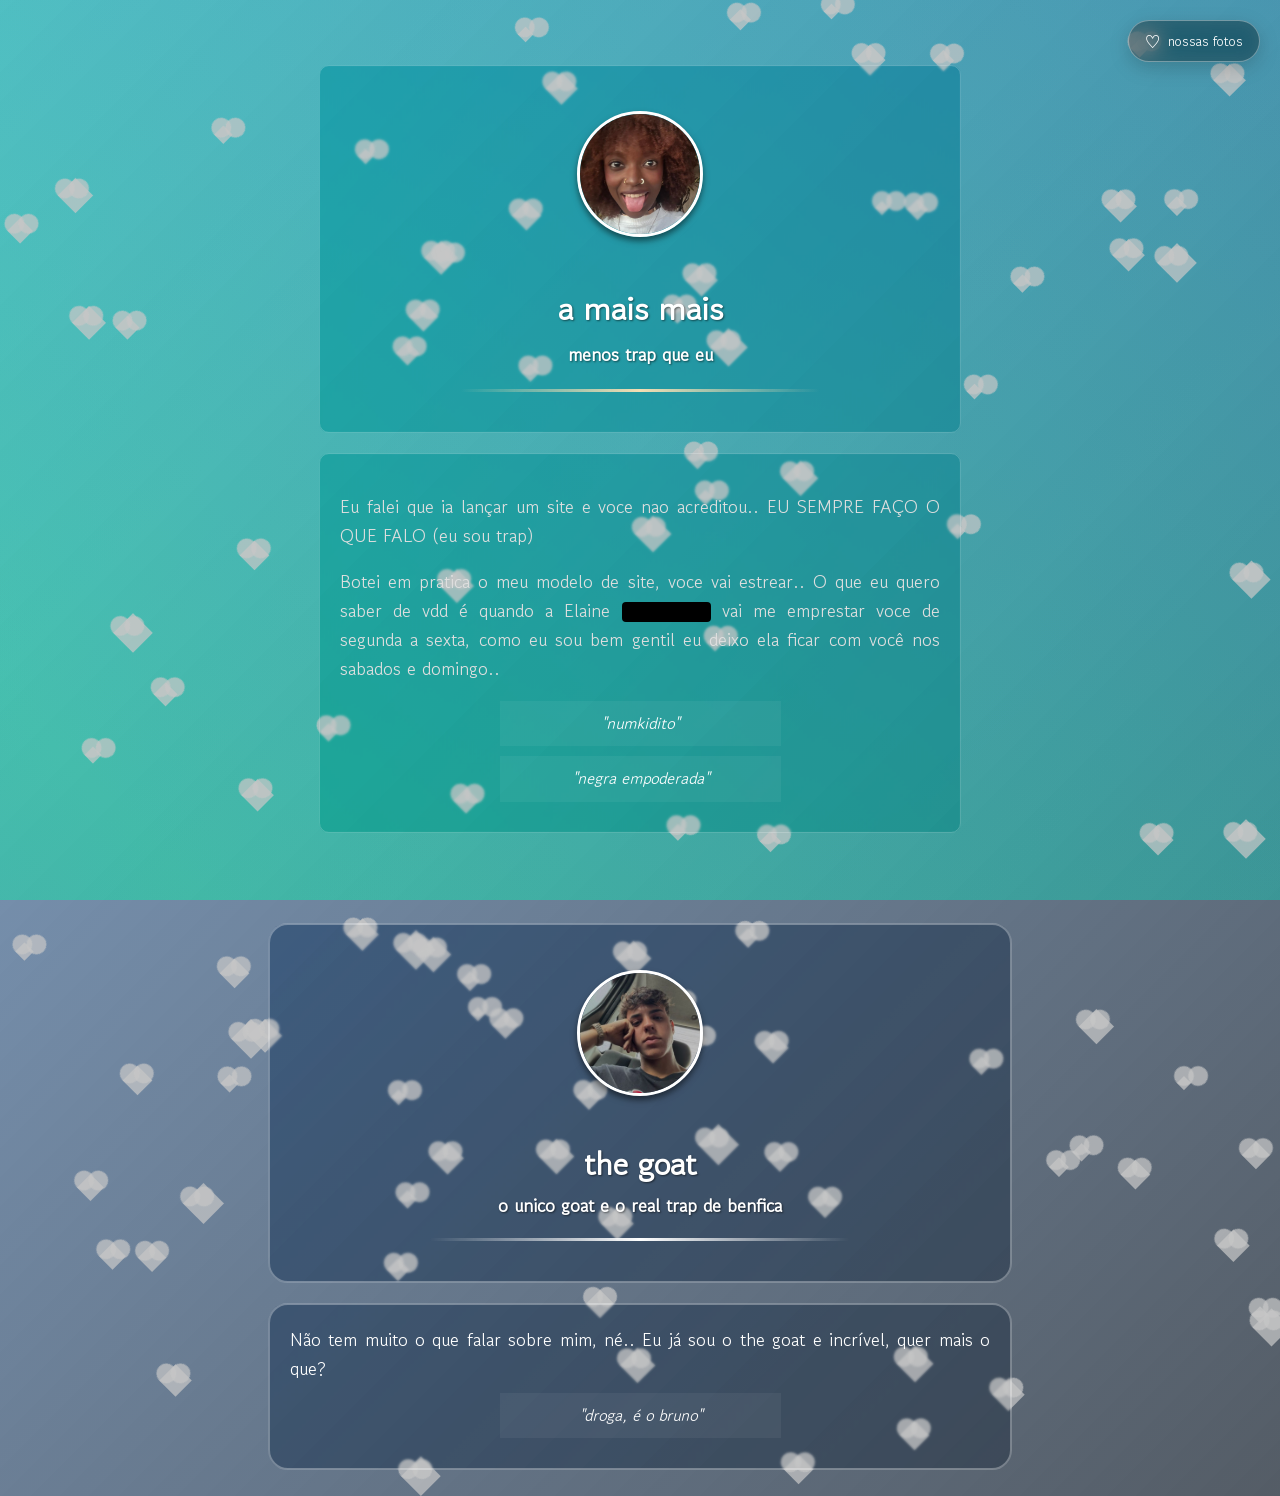
==== index.html @ 0a3de77b "ajustando title" ====
<!DOCTYPE html>
<html lang="pt-BR">
<head>
    <meta charset="UTF-8">
    <meta name="viewport" content="width=device-width, initial-scale=1.0">
    <meta property="og:title" content="site yin e yang" />
    <meta property="og:type" content="website" />
    <link rel="stylesheet" href="index.css">
    <title>yin e yang</title>
    <style>
        @import url('https://fonts.googleapis.com/css2?family=Fira+Code:wght@300..700&family=Gowun+Dodum&family=Heebo:wght@100..900&display=swap');
    </style>
</head>
<body>

    <a href="fotos.html" class="photos-nav-button" aria-label="Abrir nossas fotos">
        <span>♡</span> nossas fotos
    </a>

    <!-- Biografia ste -->
        <div id="aurora"></div>
        <div id="section-ste" class="section visible">
        <div id="hearts-ste" class="hearts-container"></div>
        <div class="photo-container"></div>
        <header class="glass">
            <div class="photo">
                <img src="./ela.jpg" alt="foto da minha muie" class="foto" onclick="showThoughtBalloon()"/>
            </div>
            <h1>a mais mais</h1>
            <h2>menos trap que eu</h2>
            <hr class="linha">
        </header>

        <main>
            <section class="about-me glass">
                <p>Eu falei que ia lançar um site e voce nao acreditou.. EU SEMPRE FAÇO O QUE FALO (eu sou trap)</p>
                <p>Botei em pratica o meu modelo de site, voce vai estrear.. O que eu quero saber de vdd é quando a Elaine  <span class="spoiler-click" onclick="revealSpoiler(this)">(minha sogra)</span> vai me emprestar voce de segunda a sexta, como eu sou bem gentil eu deixo ela ficar com você nos sabados e domingo..</p>
                <blockquote class="quote">"numkidito"</blockquote>
                <blockquote class="quote">"negra empoderada"</blockquote>
            </section>
        </main>
    </div>
    <!-- Biografia Bruno -->
        <div id="section-bruno" class="section section-bruno">
        <div id="hearts-bruno" class="hearts-container"></div>
        <div class="aurora-bruno"></div>
        <header class="glass2">
            <div class="photo">
                <img src="./bruno.jpg" alt="Foto do Bruno" class="foto" />
            </div>
            <h1>the goat</h1>
            <h2>o unico goat e o real trap de benfica</h2>
            <hr class="linha">
        </header>
        <main>
            <section class="about-me glass2">
                Não tem muito o que falar sobre mim, né.. Eu já sou o the goat e incrível, quer mais o que?<br>
                <blockquote class="quote">"droga, é o bruno"</blockquote>
            </section>
        </main>
    </div>
        <script src="index.js"></script>
</body>
</html>
---- index.css ----
body {
  margin: 0;
  padding: 0;
  font-family: "Gowun Dodum", sans-serif;
  background: linear-gradient(
    -45deg,
    rgba(255, 0, 0, 0.4),
    rgb(255, 0, 0),
    rgb(68, 68, 68),
    rgba(11, 77, 153, 0.5)
  );
  background-size: 400% 400%;
  animation: auroraAnimation 5s ease infinite;
  display: flex;
  justify-content: center;
  overflow: auto; /* Permite a rolagem da página */
  flex-direction: column;
  align-items: stretch;
  gap: 50px;
  z-index: 1;
}
#aurora {
  position: fixed;
  pointer-events: none;
  top: 0;
  left: 0;
  width: 100%;
  height: 100%;
  background: linear-gradient(
    45deg,
    rgba(34, 139, 230, 0.4),
    rgba(0, 255, 180, 0.4),
    rgba(34, 139, 230, 0.4),
    rgba(23, 32, 42, 0.5)
  );
  background-size: 400% 400%;
  animation: auroraMove 4.4s cubic-bezier(0.25, 1, 0.5, 1) infinite;
  will-change: background-position;
  z-index: -1;
}
@keyframes auroraMove {
  0% {
    background-position: 0% 50%;
  }
  50% {
    background-position: 100% 50%;
  }
  100% {
    background-position: 0% 50%;
  }
}
body::before {
  content: "";
  position: fixed;
  top: 0;
  left: 0;
  width: 100%;
  height: 100%;
  background: radial-gradient(
    circle,
    rgba(236, 235, 235, 0.05),
    rgba(47, 184, 20, 0.05)
  );
  mix-blend-mode: overlay;
  animation: fogMove 2s infinite ease-in-out;
  z-index: -1;
}

img {
  width: 150px;
  height: 150px;
  border-radius: 50%;
  border: 3px solid white;
  margin-bottom: 15px;
}
/* Inicialmente escondido */
.section {
  opacity: 0;
  transform: translateY(50px);
  transition: all 0.8s ease-out;
}

/* Quando estiver visível */
.section.visible {
  opacity: 1;
  transform: translateY(0); /* Retorna à posição original */
}

.section-bruno {
  .section-bruno {
    background: linear-gradient(135deg, #000000, #000000);
    padding: 50px 0;
    width: 100%;
    display: flex;
    flex-direction: column;
    align-items: center;
    justify-content: center;
    position: relative;
    overflow: hidden;
    z-index: 0;
  }
}
.photo {
  padding: 25px;
  text-align: center;
}

h1 {
  text-decoration: none;
  position: relative;
  text-align: center;
  margin-top: 0px;
}

h2 {
  font-size: 18px;
  color: #f5deb3;
  text-align: center;
  margin-top: -0.9em;
}
.about-me {
  font-size: 18px;
  text-align: justify;
  line-height: 1.6;
  color: #000000;
  margin-top: -25px;
}
.linha {
  border: none;
  height: 3px;
  background: linear-gradient(to right, transparent, #f5deb3, transparent);
  margin: 20px auto;
  width: 60%;
}

.glass {
  background: rgba(2228, 98, 241, -1000);
  backdrop-filter: blur(1px);
  border: 1px solid rgba(255, 255, 255, 0.2);
  padding: 20px;
  margin: 20px auto;
  border-radius: 10px;
  max-width: 600px;
  text-align: justify;
  line-height: 1.6;
  color: #dfdfdf;
  opacity: 0;
  transform: translateY(20px);
  animation: fadeIn 1s ease-in-out forwards;
}

.glass2 {
  background: rgba(2228, 98, 241, -1000); /* Fundo translúcido */
  backdrop-filter: blur(1px);
  border: 2px solid rgba(255, 255, 255, 0.3);
  padding: 20px;
  margin: 20px auto;
  max-width: 700px;
  border-radius: 20px;
  color: #ffffff;
  z-index: 1;
  position: relative;
}

/* linha bruno */
.glass2 .linha {
  background: linear-gradient(to right, transparent, #ffffff, transparent);
}

.glass2 .quote {
  font-style: italic;
  font-size: 1rem;
  color: rgb(255, 255, 255);
  text-align: center;
  margin: 10px auto;
  padding: 10px;
  border-left: transparent;
  max-width: 261px;
  background: rgba(255, 255, 255, 0.05);
}
@keyframes fadeIn {
  to {
    opacity: 1;
    transform: translateY(0);
  }
}
h1,
h2,
h3 {
  color: rgb(255, 255, 255);
  text-shadow: 1px 1px 2px rgba(0, 0, 0, 0.5);
}
.quote {
  font-style: italic;
  font-size: 1rem;
  color: rgb(255, 255, 255);
  text-align: center;
  margin: 10px auto;
  padding: 10px;
  border-left: transparent;
  max-width: 261px;
  background: rgba(255, 255, 255, 0.05);
}
.hearts-container {
  position: absolute;
  top: 0;
  left: 0;
  width: 100%;
  height: 100%;
  z-index: 0;
  pointer-events: none;
  overflow: visible;
}
.heart {
  position: absolute;
  width: 20px;
  height: 20px;
  background-color: rgba(199, 199, 199, 0.726);
  transform: rotate(-45deg);
  animation: float 5s infinite ease-in-out;
  z-index: -1;
  will-change: transform, opacity;
}
.heart::before,
.heart::after {
  content: "";
  position: absolute;
  width: 20px;
  height: 20px;
  background-color: rgba(199, 199, 199, 0.726);
  border-radius: 50%;
}
.heart::before {
  top: -10px;
  left: 0;
}
.heart::after {
  top: 0;
  left: 10px;
}
@keyframes float {
  0% {
    transform: translateY(0) rotate(-45deg) scale(1);
  }
  50% {
    transform: translateY(-20px) rotate(-45deg) scale(1.2);
  }
  100% {
    transform: translateY(0) rotate(-45deg) scale(1);
  }
}
@keyframes pulse {
  0%,
  100% {
    transform: scale(1) rotate(-45deg);
  }
  50% {
    transform: scale(1.2) rotate(-45deg);
  }
}
/* Foto dela */
.photo-container {
  position: relative;
  display: inline-block;
  margin: 20px;
}

.foto {
  width: 120px;
  height: 120px;
  border-radius: 50%;
  box-shadow: 0 4px 6px rgba(0, 0, 0, 0.5);
  cursor: pointer;
}
.thought-balloon {
  position: absolute;
  top: -5px;
  right: -460px;
  width: 200px;
  height: 130px;
  background-color: #fff;
  border-radius: 50%;
  box-shadow: 0 4px 6px rgba(0, 0, 0, 0.3);
  display: flex;
  align-items: center;
  justify-content: center;
  text-align: center;
  animation: appear 0.5s ease-in-out;
  z-index: 10;
  padding: 10px;
  font-size: 16px;
  line-height: 1.4; /* Espaçamento entre linhas */
  color: #333; /* Cor do texto */
  font-family: "Gowun Dodum", sans-serif; /* Fonte personalizada */
}
/* Rabinho do balão */
.thought-balloon::after {
  content: "";
  position: absolute;
  bottom: 35px; /* Abaixo do balão */
  left: -10%;
  width: 20px;
  height: 20px;
  background-color: #fff;
  border-radius: 50%;
  box-shadow: 0 4px 6px rgba(0, 0, 0, 0.3);
}
@keyframes appear {
  from {
    transform: scale(0);
    opacity: 0;
  }
  to {
    transform: scale(1);
    opacity: 1;
  }
}
.spoiler-click {
  background-color: #000;
  color: #000;
  border-radius: 4px;
  padding: 0 3px;
  cursor: pointer;
  transition: color 0.3s ease;
  font-size: 0.75em;
}
.spoiler-click.revealed {
  color: #fff;
}


/* =========================================================
   BOTÃO DA GALERIA — adição isolada, não interfere no layout atual
   ========================================================= */
.photos-nav-button {
  position: fixed;
  top: 20px;
  right: 20px;
  z-index: 9999;

  display: inline-flex;
  align-items: center;
  gap: 7px;

  padding: 10px 16px;
  border: 1px solid rgba(255, 255, 255, 0.35);
  border-radius: 999px;

  color: #fff;
  background: rgba(20, 20, 20, 0.35);
  backdrop-filter: blur(10px);
  -webkit-backdrop-filter: blur(10px);

  font-family: "Gowun Dodum", sans-serif;
  font-size: 14px;
  text-decoration: none;

  box-shadow: 0 6px 20px rgba(0, 0, 0, 0.18);
  transition: transform 0.25s ease, background 0.25s ease, box-shadow 0.25s ease;
}

.photos-nav-button span {
  font-size: 18px;
  line-height: 1;
}

.photos-nav-button:hover {
  transform: translateY(-2px);
  background: rgba(255, 255, 255, 0.16);
  box-shadow: 0 8px 24px rgba(0, 0, 0, 0.25);
}

@media (max-width: 600px) {
  .photos-nav-button {
    top: 12px;
    right: 12px;
    padding: 9px 12px;
    font-size: 13px;
  }
}
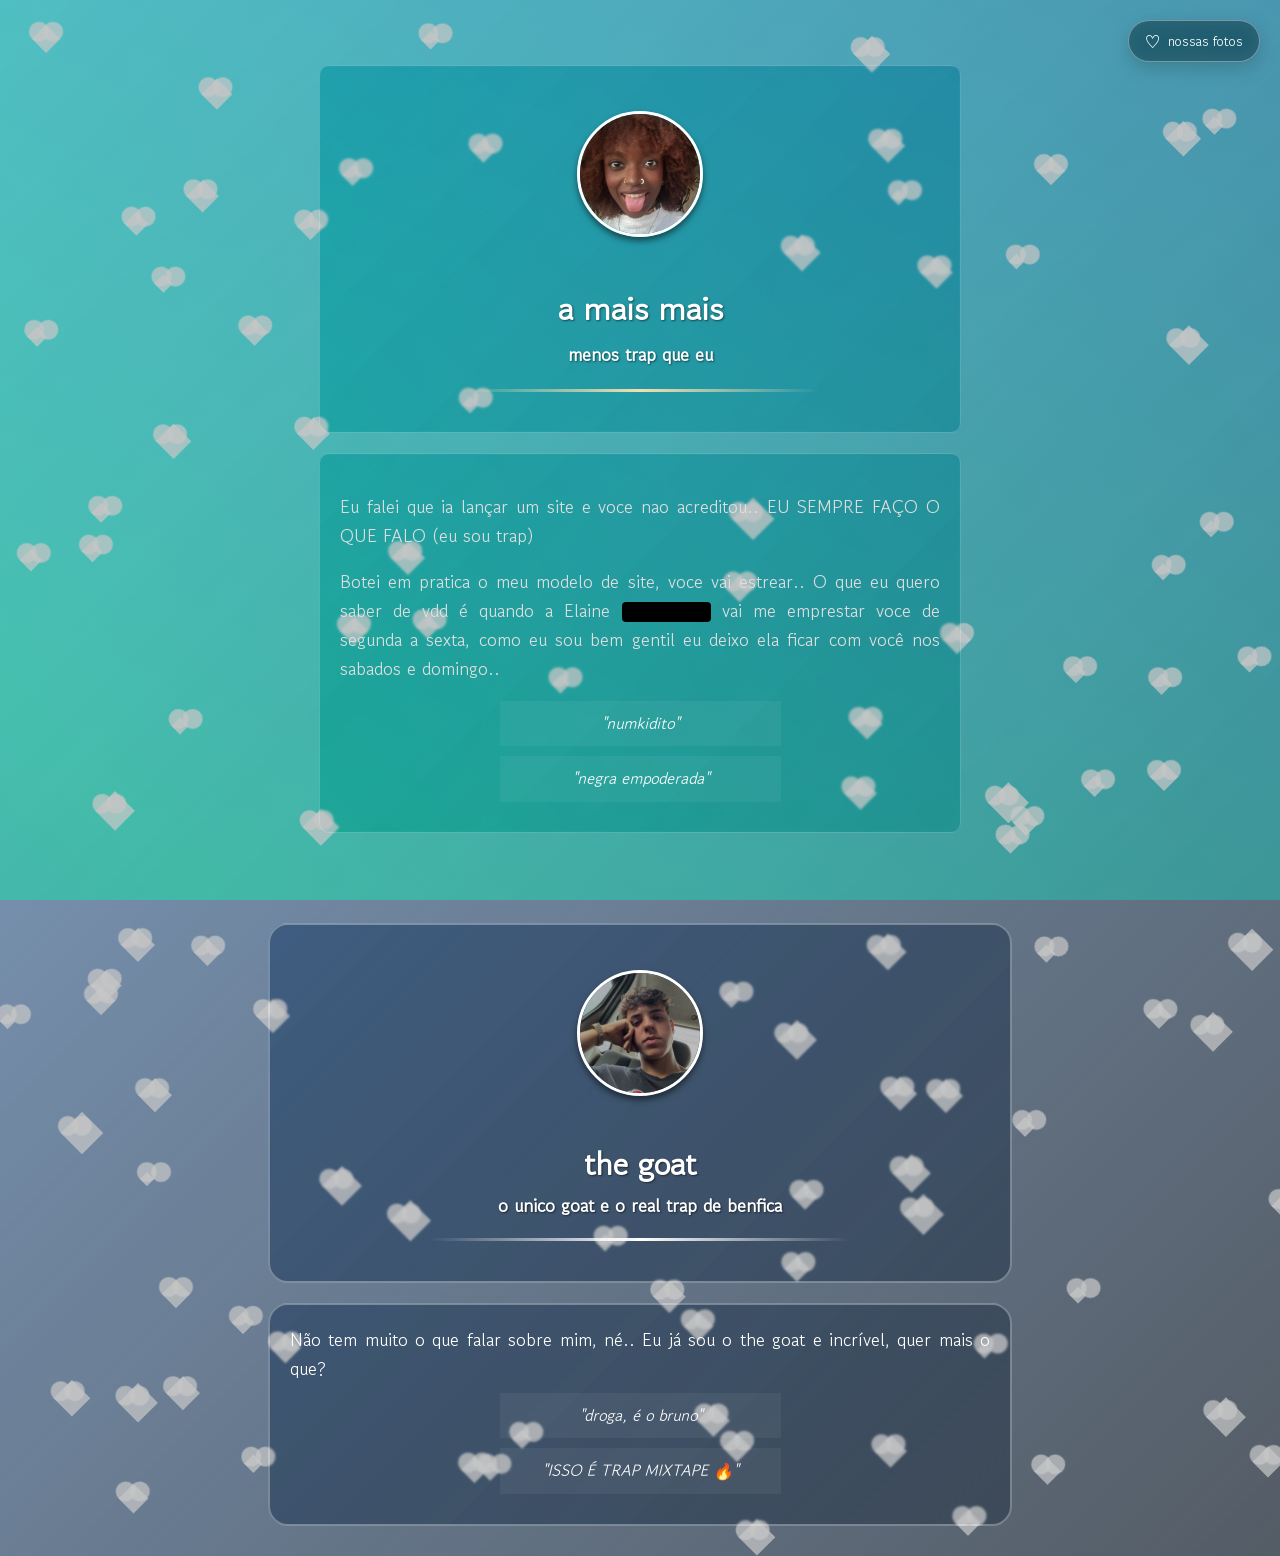
==== commit c75410a1: "blockquote adicionado na biografia bruno" ====
--- a/index.html
+++ b/index.html
@@ -56,6 +56,7 @@
             <section class="about-me glass2">
                 Não tem muito o que falar sobre mim, né.. Eu já sou o the goat e incrível, quer mais o que?<br>
                 <blockquote class="quote">"droga, é o bruno"</blockquote>
+                <blockquote class="quote">"ISSO É TRAP MIXTAPE 🔥"</blockquote>
             </section>
         </main>
     </div>
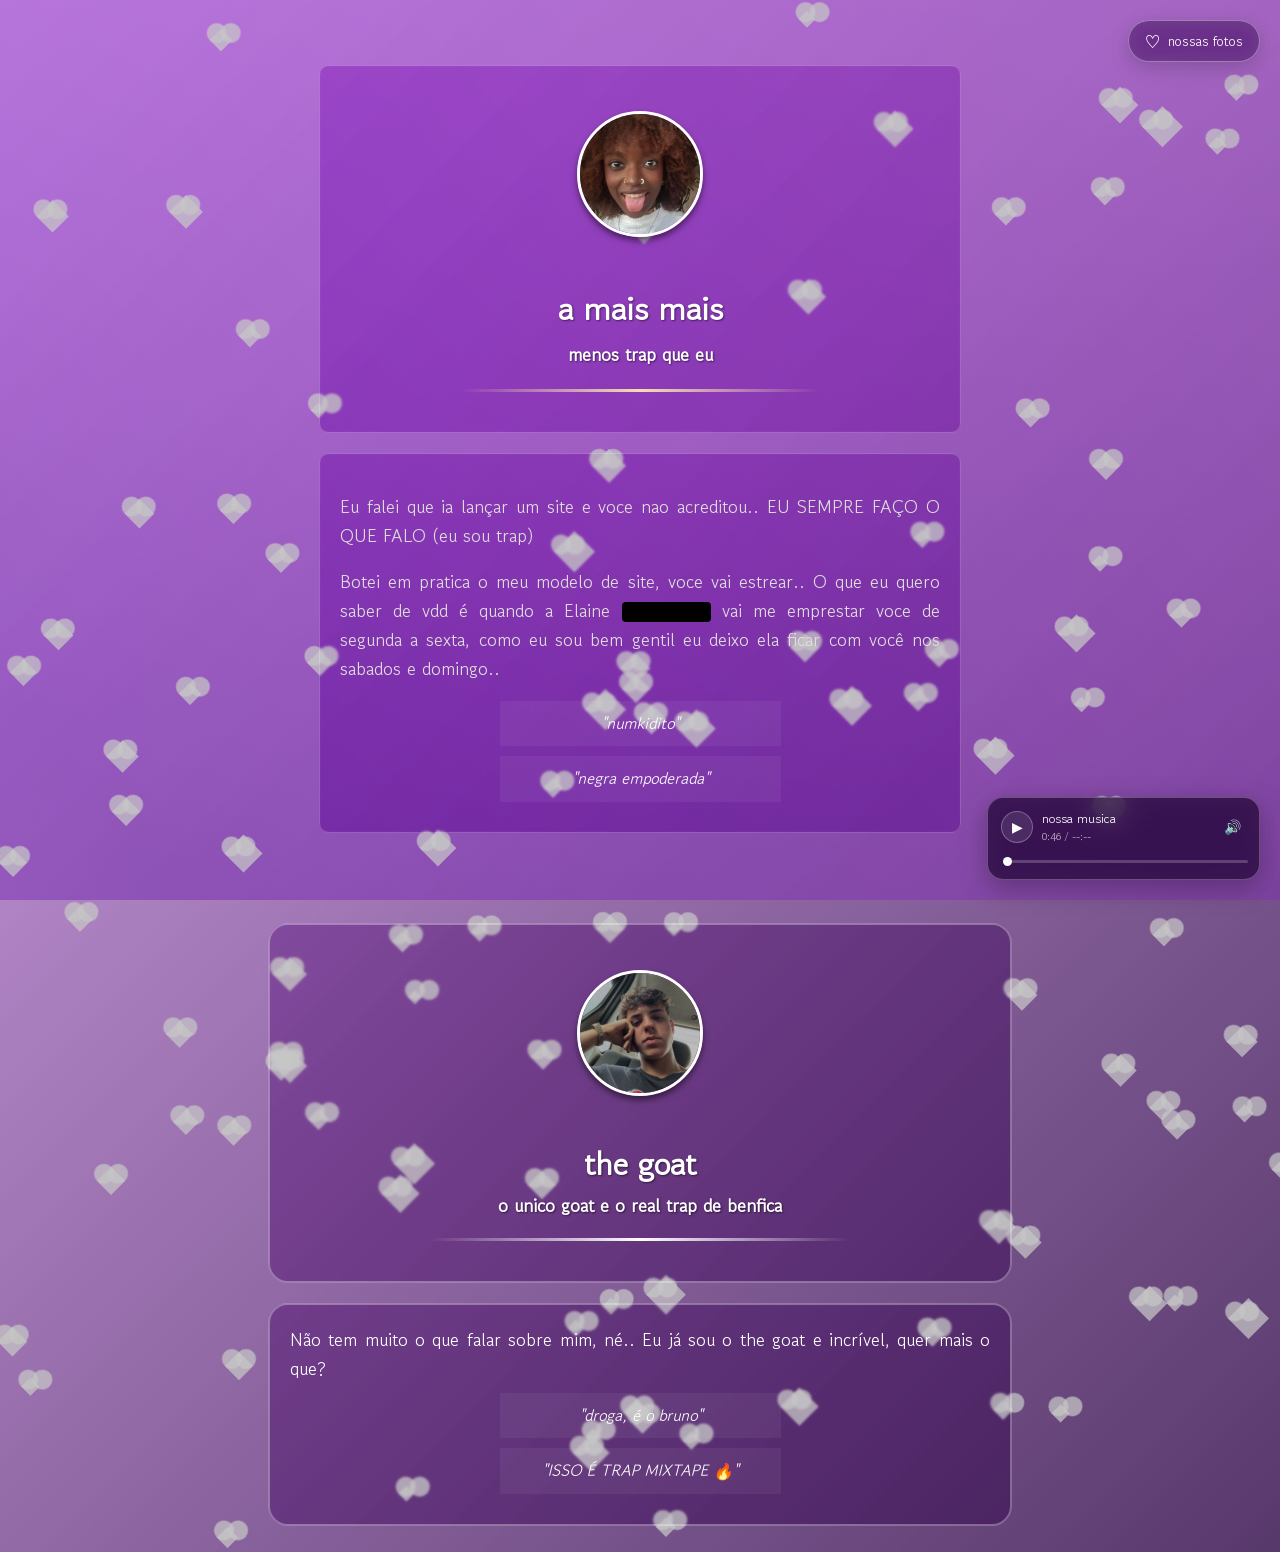
==== commit 1664f98e: "musica" ====
--- a/index.html
+++ b/index.html
@@ -10,13 +10,115 @@
     <style>
         @import url('https://fonts.googleapis.com/css2?family=Fira+Code:wght@300..700&family=Gowun+Dodum&family=Heebo:wght@100..900&display=swap');
     </style>
+
+<style>
+#site-music-player {
+    position: fixed;
+    right: 20px;
+    bottom: 20px;
+    z-index: 99999;
+    width: 245px;
+    padding: 11px 13px;
+    border: 1px solid rgba(255,255,255,.25);
+    border-radius: 16px;
+    background: rgba(35, 10, 55, .72);
+    backdrop-filter: blur(12px);
+    -webkit-backdrop-filter: blur(12px);
+    box-shadow: 0 8px 28px rgba(0,0,0,.28);
+    color: #fff;
+    font-family: "Gowun Dodum", sans-serif;
+    user-select: none;
+}
+#site-music-player .smp-top {
+    display:flex;
+    align-items:center;
+    gap:9px;
+}
+#site-music-player .smp-play {
+    width:32px;
+    height:32px;
+    flex:0 0 32px;
+    border:1px solid rgba(255,255,255,.28);
+    border-radius:50%;
+    background:rgba(255,255,255,.10);
+    color:#fff;
+    cursor:pointer;
+    font-size:14px;
+}
+#site-music-player .smp-info {
+    min-width:0;
+    flex:1;
+}
+#site-music-player .smp-title {
+    display:block;
+    font-size:13px;
+    white-space:nowrap;
+    overflow:hidden;
+    text-overflow:ellipsis;
+}
+#site-music-player .smp-time {
+    display:block;
+    margin-top:1px;
+    font-size:10px;
+    opacity:.68;
+}
+#site-music-player .smp-volume {
+    width:28px;
+    height:28px;
+    border:0;
+    background:transparent;
+    color:#fff;
+    cursor:pointer;
+    font-size:14px;
+}
+#site-music-player .smp-progress {
+    width:100%;
+    height:3px;
+    margin-top:9px;
+    appearance:none;
+    -webkit-appearance:none;
+    border-radius:99px;
+    background:rgba(255,255,255,.20);
+    cursor:pointer;
+}
+#site-music-player .smp-progress::-webkit-slider-thumb {
+    appearance:none;
+    -webkit-appearance:none;
+    width:9px;
+    height:9px;
+    border-radius:50%;
+    background:#fff;
+}
+#site-music-player .smp-progress::-moz-range-thumb {
+    width:9px;
+    height:9px;
+    border:0;
+    border-radius:50%;
+    background:#fff;
+}
+#site-music-player #youtube-music-source {
+    position:fixed;
+    width:1px;
+    height:1px;
+    left:-100px;
+    top:-100px;
+    opacity:0;
+    pointer-events:none;
+}
+@media (max-width:600px) {
+    #site-music-player {
+        right:12px;
+        bottom:12px;
+        width:220px;
+    }
+}
+</style>
+
 </head>
 <body>
-
     <a href="fotos.html" class="photos-nav-button" aria-label="Abrir nossas fotos">
         <span>♡</span> nossas fotos
     </a>
-
     <!-- Biografia ste -->
         <div id="aurora"></div>
         <div id="section-ste" class="section visible">
@@ -61,5 +163,128 @@
         </main>
     </div>
         <script src="index.js"></script>
+
+<div id="site-music-player">
+    <div class="smp-top">
+        <button class="smp-play" id="smp-play" type="button">▶</button>
+        <div class="smp-info">
+            <span class="smp-title">nossa musica</span>
+            <span class="smp-time" id="smp-time">0:46 / --:--</span>
+        </div>
+        <button class="smp-volume" id="smp-volume" type="button">🔊</button>
+    </div>
+    <input class="smp-progress" id="smp-progress" type="range" min="0" max="100" value="0" step="0.1" aria-label="Progresso da música">
+    <div id="youtube-music-source" aria-hidden="true"></div>
+</div>
+
+
+<script>
+(function () {
+    const VIDEO_ID = "xfSkoPnCoU8";
+    const START_AT = 46;
+
+    let player = null;
+    let ready = false;
+    let paused = true;
+    let duration = 0;
+    let updateTimer = null;
+
+    function formatTime(seconds) {
+        if (!Number.isFinite(seconds)) return "--:--";
+        seconds = Math.max(0, Math.floor(seconds));
+        const m = Math.floor(seconds / 60);
+        const s = String(seconds % 60).padStart(2, "0");
+        return `${m}:${s}`;
+    }
+
+    window.onYouTubeIframeAPIReady = function () {
+        player = new YT.Player("youtube-music-source", {
+            width: "1",
+            height: "1",
+            videoId: VIDEO_ID,
+            playerVars: {
+                autoplay: 1,
+                controls: 0,
+                start: START_AT,
+                playsinline: 1,
+                rel: 0
+            },
+            events: {
+                onReady: function () {
+                    ready = true;
+                    duration = player.getDuration() || 0;
+
+                    document.getElementById("smp-time").textContent =
+                        formatTime(START_AT) + " / " + formatTime(duration);
+
+                    player.setVolume(100);
+                    player.playVideo();
+                },
+                onStateChange: function (event) {
+                    paused = event.data !== YT.PlayerState.PLAYING;
+                    document.getElementById("smp-play").textContent = paused ? "▶" : "Ⅱ";
+
+                    if (event.data === YT.PlayerState.ENDED) {
+                        player.seekTo(START_AT, true);
+                        player.playVideo();
+                    }
+                }
+            }
+        });
+    };
+
+    const api = document.createElement("script");
+    api.src = "https://www.youtube.com/iframe_api";
+    document.head.appendChild(api);
+
+    document.addEventListener("DOMContentLoaded", function () {
+        const play = document.getElementById("smp-play");
+        const volume = document.getElementById("smp-volume");
+        const progress = document.getElementById("smp-progress");
+        const time = document.getElementById("smp-time");
+
+        play.addEventListener("click", function () {
+            if (!ready) return;
+            if (paused) {
+                if (player.getCurrentTime() < START_AT) {
+                    player.seekTo(START_AT, true);
+                }
+                player.playVideo();
+            } else {
+                player.pauseVideo();
+            }
+        });
+
+        volume.addEventListener("click", function () {
+            if (!ready) return;
+            if (player.isMuted()) {
+                player.unMute();
+                volume.textContent = "🔊";
+            } else {
+                player.mute();
+                volume.textContent = "🔇";
+            }
+        });
+
+        progress.addEventListener("input", function () {
+            if (!ready || !duration) return;
+            const target = START_AT + (Number(progress.value) / 100) * Math.max(0, duration - START_AT);
+            player.seekTo(target, true);
+        });
+
+        updateTimer = setInterval(function () {
+            if (!ready || !player || !duration) return;
+
+            const current = player.getCurrentTime();
+            const usable = Math.max(0, duration - START_AT);
+            const value = usable ? ((current - START_AT) / usable) * 100 : 0;
+
+            progress.value = Math.max(0, Math.min(100, value));
+            time.textContent = formatTime(current) + " / " + formatTime(duration);
+        }, 500);
+    });
+})();
+</script>
+
 </body>
 </html>
--- a/index.css
+++ b/index.css
@@ -4,16 +4,16 @@
   font-family: "Gowun Dodum", sans-serif;
   background: linear-gradient(
     -45deg,
-    rgba(255, 0, 0, 0.4),
-    rgb(255, 0, 0),
-    rgb(68, 68, 68),
-    rgba(11, 77, 153, 0.5)
+    rgba(128, 0, 128, 0.5),
+    rgb(75, 0, 130),
+    rgb(45, 20, 65),
+    rgba(180, 80, 220, 0.5)
   );
   background-size: 400% 400%;
   animation: auroraAnimation 5s ease infinite;
   display: flex;
   justify-content: center;
-  overflow: auto; /* Permite a rolagem da página */
+  overflow: auto;
   flex-direction: column;
   align-items: stretch;
   gap: 50px;
@@ -28,10 +28,10 @@
   height: 100%;
   background: linear-gradient(
     45deg,
-    rgba(34, 139, 230, 0.4),
-    rgba(0, 255, 180, 0.4),
-    rgba(34, 139, 230, 0.4),
-    rgba(23, 32, 42, 0.5)
+    rgba(180, 80, 255, 0.35),
+    rgba(100, 0, 180, 0.35),
+    rgba(220, 100, 255, 0.35),
+    rgba(40, 10, 60, 0.5)
   );
   background-size: 400% 400%;
   animation: auroraMove 4.4s cubic-bezier(0.25, 1, 0.5, 1) infinite;
@@ -80,12 +80,10 @@
   transition: all 0.8s ease-out;
 }
 
-/* Quando estiver visível */
 .section.visible {
   opacity: 1;
-  transform: translateY(0); /* Retorna à posição original */
-}
-
+  transform: translateY(0);
+}
 .section-bruno {
   .section-bruno {
     background: linear-gradient(135deg, #000000, #000000);
@@ -104,14 +102,12 @@
   padding: 25px;
   text-align: center;
 }
-
 h1 {
   text-decoration: none;
   position: relative;
   text-align: center;
   margin-top: 0px;
 }
-
 h2 {
   font-size: 18px;
   color: #f5deb3;
@@ -132,7 +128,6 @@
   margin: 20px auto;
   width: 60%;
 }
-
 .glass {
   background: rgba(2228, 98, 241, -1000);
   backdrop-filter: blur(1px);
@@ -148,7 +143,6 @@
   transform: translateY(20px);
   animation: fadeIn 1s ease-in-out forwards;
 }
-
 .glass2 {
   background: rgba(2228, 98, 241, -1000); /* Fundo translúcido */
   backdrop-filter: blur(1px);
@@ -161,12 +155,10 @@
   z-index: 1;
   position: relative;
 }
-
 /* linha bruno */
 .glass2 .linha {
   background: linear-gradient(to right, transparent, #ffffff, transparent);
 }
-
 .glass2 .quote {
   font-style: italic;
   font-size: 1rem;
@@ -264,7 +256,6 @@
   display: inline-block;
   margin: 20px;
 }
-
 .foto {
   width: 120px;
   height: 120px;
@@ -293,11 +284,10 @@
   color: #333; /* Cor do texto */
   font-family: "Gowun Dodum", sans-serif; /* Fonte personalizada */
 }
-/* Rabinho do balão */
 .thought-balloon::after {
   content: "";
   position: absolute;
-  bottom: 35px; /* Abaixo do balão */
+  bottom: 35px;
   left: -10%;
   width: 20px;
   height: 20px;
@@ -328,16 +318,12 @@
   color: #fff;
 }
 
-
-/* =========================================================
-   BOTÃO DA GALERIA — adição isolada, não interfere no layout atual
-   ========================================================= */
+/* Botão "nossas fotos" */
 .photos-nav-button {
   position: fixed;
   top: 20px;
   right: 20px;
   z-index: 9999;
-
   display: inline-flex;
   align-items: center;
   gap: 7px;
@@ -345,31 +331,28 @@
   padding: 10px 16px;
   border: 1px solid rgba(255, 255, 255, 0.35);
   border-radius: 999px;
-
   color: #fff;
-  background: rgba(20, 20, 20, 0.35);
+  background: rgba(35, 10, 55, 0.35);
   backdrop-filter: blur(10px);
   -webkit-backdrop-filter: blur(10px);
-
   font-family: "Gowun Dodum", sans-serif;
   font-size: 14px;
   text-decoration: none;
-
   box-shadow: 0 6px 20px rgba(0, 0, 0, 0.18);
-  transition: transform 0.25s ease, background 0.25s ease, box-shadow 0.25s ease;
-}
-
+  transition:
+    transform 0.25s ease,
+    background 0.25s ease,
+    box-shadow 0.25s ease;
+}
 .photos-nav-button span {
   font-size: 18px;
   line-height: 1;
 }
-
 .photos-nav-button:hover {
   transform: translateY(-2px);
   background: rgba(255, 255, 255, 0.16);
   box-shadow: 0 8px 24px rgba(0, 0, 0, 0.25);
 }
-
 @media (max-width: 600px) {
   .photos-nav-button {
     top: 12px;
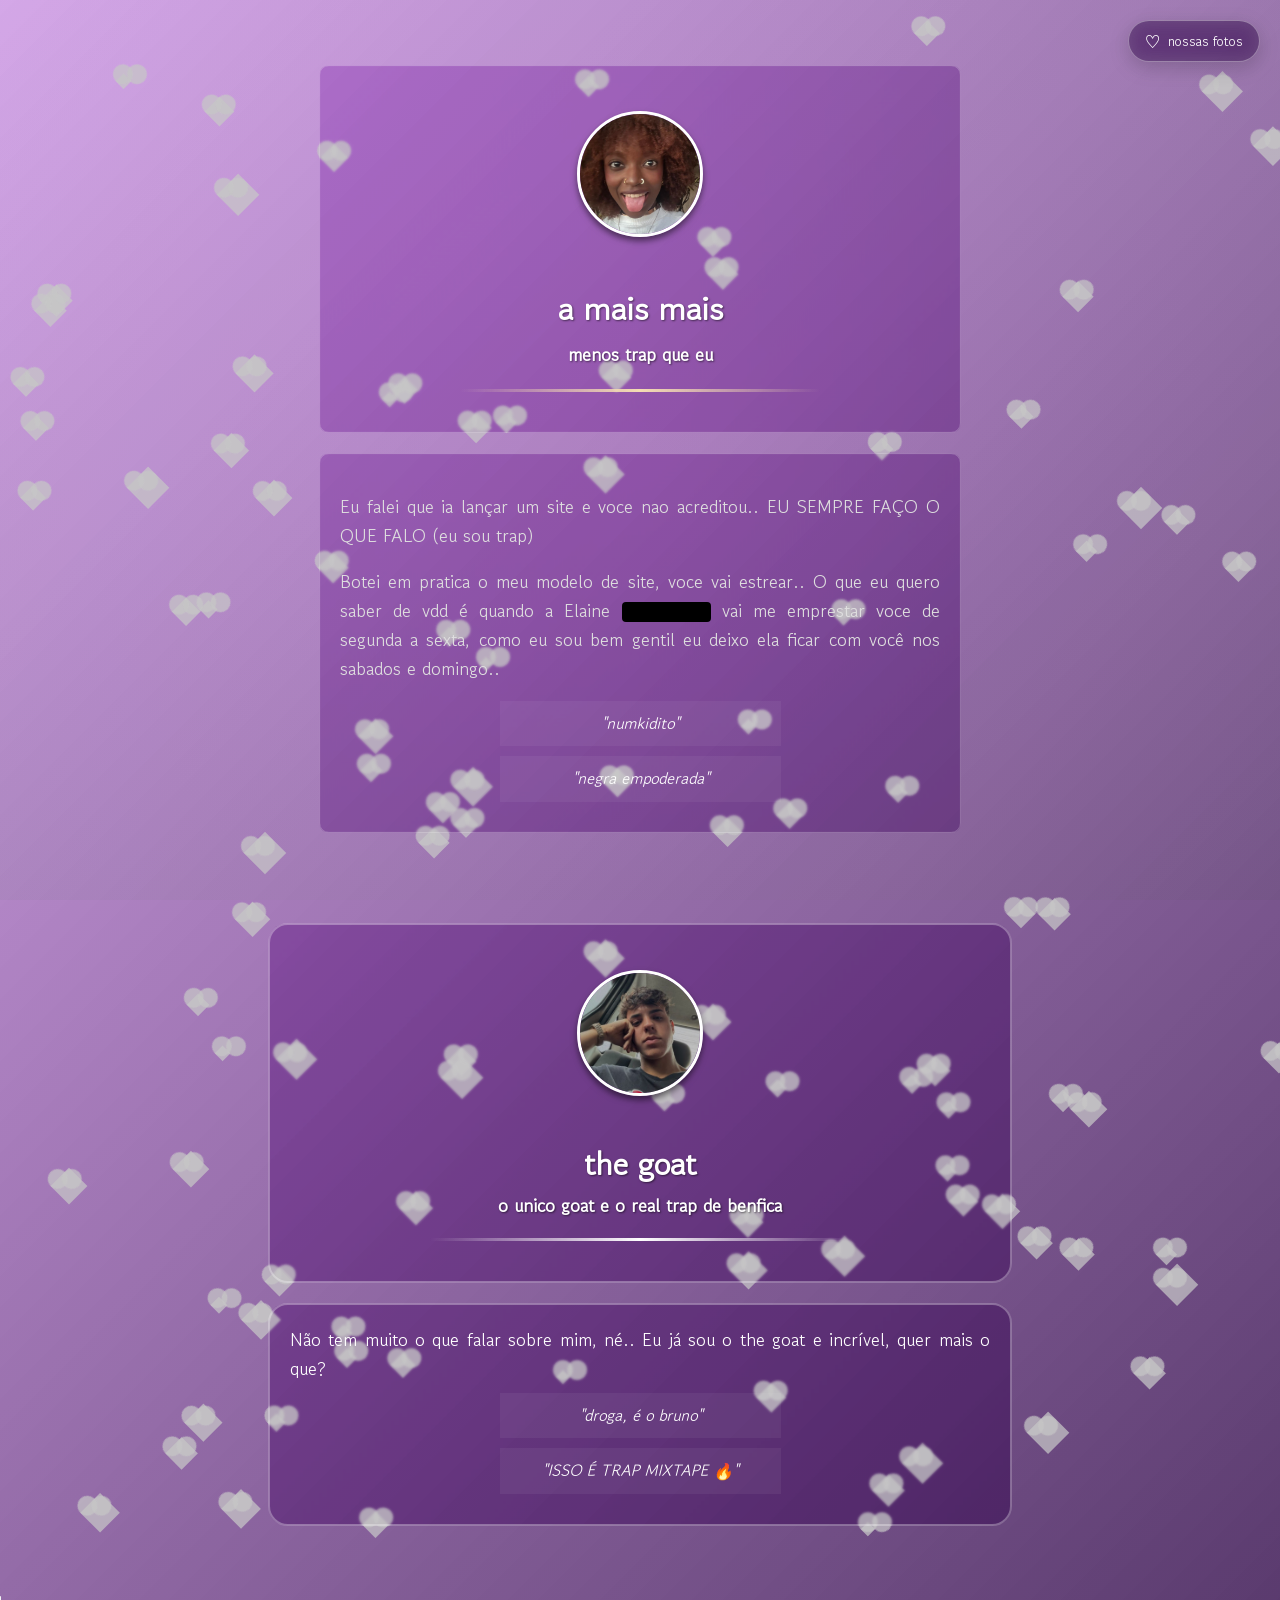
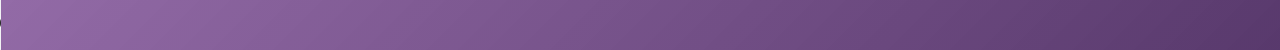
==== commit cf5e25d9: "musica no time certo" ====
--- a/index.html
+++ b/index.html
@@ -10,109 +10,6 @@
     <style>
         @import url('https://fonts.googleapis.com/css2?family=Fira+Code:wght@300..700&family=Gowun+Dodum&family=Heebo:wght@100..900&display=swap');
     </style>
-
-<style>
-#site-music-player {
-    position: fixed;
-    right: 20px;
-    bottom: 20px;
-    z-index: 99999;
-    width: 245px;
-    padding: 11px 13px;
-    border: 1px solid rgba(255,255,255,.25);
-    border-radius: 16px;
-    background: rgba(35, 10, 55, .72);
-    backdrop-filter: blur(12px);
-    -webkit-backdrop-filter: blur(12px);
-    box-shadow: 0 8px 28px rgba(0,0,0,.28);
-    color: #fff;
-    font-family: "Gowun Dodum", sans-serif;
-    user-select: none;
-}
-#site-music-player .smp-top {
-    display:flex;
-    align-items:center;
-    gap:9px;
-}
-#site-music-player .smp-play {
-    width:32px;
-    height:32px;
-    flex:0 0 32px;
-    border:1px solid rgba(255,255,255,.28);
-    border-radius:50%;
-    background:rgba(255,255,255,.10);
-    color:#fff;
-    cursor:pointer;
-    font-size:14px;
-}
-#site-music-player .smp-info {
-    min-width:0;
-    flex:1;
-}
-#site-music-player .smp-title {
-    display:block;
-    font-size:13px;
-    white-space:nowrap;
-    overflow:hidden;
-    text-overflow:ellipsis;
-}
-#site-music-player .smp-time {
-    display:block;
-    margin-top:1px;
-    font-size:10px;
-    opacity:.68;
-}
-#site-music-player .smp-volume {
-    width:28px;
-    height:28px;
-    border:0;
-    background:transparent;
-    color:#fff;
-    cursor:pointer;
-    font-size:14px;
-}
-#site-music-player .smp-progress {
-    width:100%;
-    height:3px;
-    margin-top:9px;
-    appearance:none;
-    -webkit-appearance:none;
-    border-radius:99px;
-    background:rgba(255,255,255,.20);
-    cursor:pointer;
-}
-#site-music-player .smp-progress::-webkit-slider-thumb {
-    appearance:none;
-    -webkit-appearance:none;
-    width:9px;
-    height:9px;
-    border-radius:50%;
-    background:#fff;
-}
-#site-music-player .smp-progress::-moz-range-thumb {
-    width:9px;
-    height:9px;
-    border:0;
-    border-radius:50%;
-    background:#fff;
-}
-#site-music-player #youtube-music-source {
-    position:fixed;
-    width:1px;
-    height:1px;
-    left:-100px;
-    top:-100px;
-    opacity:0;
-    pointer-events:none;
-}
-@media (max-width:600px) {
-    #site-music-player {
-        right:12px;
-        bottom:12px;
-        width:220px;
-    }
-}
-</style>
 
 </head>
 <body>
@@ -163,128 +60,6 @@
         </main>
     </div>
         <script src="index.js"></script>
-
-<div id="site-music-player">
-    <div class="smp-top">
-        <button class="smp-play" id="smp-play" type="button">▶</button>
-        <div class="smp-info">
-            <span class="smp-title">nossa musica</span>
-            <span class="smp-time" id="smp-time">0:46 / --:--</span>
-        </div>
-        <button class="smp-volume" id="smp-volume" type="button">🔊</button>
-    </div>
-    <input class="smp-progress" id="smp-progress" type="range" min="0" max="100" value="0" step="0.1" aria-label="Progresso da música">
-    <div id="youtube-music-source" aria-hidden="true"></div>
-</div>
-
-
-<script>
-(function () {
-    const VIDEO_ID = "xfSkoPnCoU8";
-    const START_AT = 46;
-
-    let player = null;
-    let ready = false;
-    let paused = true;
-    let duration = 0;
-    let updateTimer = null;
-
-    function formatTime(seconds) {
-        if (!Number.isFinite(seconds)) return "--:--";
-        seconds = Math.max(0, Math.floor(seconds));
-        const m = Math.floor(seconds / 60);
-        const s = String(seconds % 60).padStart(2, "0");
-        return `${m}:${s}`;
-    }
-
-    window.onYouTubeIframeAPIReady = function () {
-        player = new YT.Player("youtube-music-source", {
-            width: "1",
-            height: "1",
-            videoId: VIDEO_ID,
-            playerVars: {
-                autoplay: 1,
-                controls: 0,
-                start: START_AT,
-                playsinline: 1,
-                rel: 0
-            },
-            events: {
-                onReady: function () {
-                    ready = true;
-                    duration = player.getDuration() || 0;
-
-                    document.getElementById("smp-time").textContent =
-                        formatTime(START_AT) + " / " + formatTime(duration);
-
-                    player.setVolume(100);
-                    player.playVideo();
-                },
-                onStateChange: function (event) {
-                    paused = event.data !== YT.PlayerState.PLAYING;
-                    document.getElementById("smp-play").textContent = paused ? "▶" : "Ⅱ";
-
-                    if (event.data === YT.PlayerState.ENDED) {
-                        player.seekTo(START_AT, true);
-                        player.playVideo();
-                    }
-                }
-            }
-        });
-    };
-
-    const api = document.createElement("script");
-    api.src = "https://www.youtube.com/iframe_api";
-    document.head.appendChild(api);
-
-    document.addEventListener("DOMContentLoaded", function () {
-        const play = document.getElementById("smp-play");
-        const volume = document.getElementById("smp-volume");
-        const progress = document.getElementById("smp-progress");
-        const time = document.getElementById("smp-time");
-
-        play.addEventListener("click", function () {
-            if (!ready) return;
-            if (paused) {
-                if (player.getCurrentTime() < START_AT) {
-                    player.seekTo(START_AT, true);
-                }
-                player.playVideo();
-            } else {
-                player.pauseVideo();
-            }
-        });
-
-        volume.addEventListener("click", function () {
-            if (!ready) return;
-            if (player.isMuted()) {
-                player.unMute();
-                volume.textContent = "🔊";
-            } else {
-                player.mute();
-                volume.textContent = "🔇";
-            }
-        });
-
-        progress.addEventListener("input", function () {
-            if (!ready || !duration) return;
-            const target = START_AT + (Number(progress.value) / 100) * Math.max(0, duration - START_AT);
-            player.seekTo(target, true);
-        });
-
-        updateTimer = setInterval(function () {
-            if (!ready || !player || !duration) return;
-
-            const current = player.getCurrentTime();
-            const usable = Math.max(0, duration - START_AT);
-            const value = usable ? ((current - START_AT) / usable) * 100 : 0;
-
-            progress.value = Math.max(0, Math.min(100, value));
-            time.textContent = formatTime(current) + " / " + formatTime(duration);
-        }, 500);
-    });
-})();
-</script>
-
+<audio id="site-music-audio" src="./legendary.mp3#t=48" controls autoplay preload="auto"></audio>
 </body>
 </html>
--- a/index.css
+++ b/index.css
@@ -31,7 +31,11 @@
     rgba(180, 80, 255, 0.35),
     rgba(100, 0, 180, 0.35),
     rgba(220, 100, 255, 0.35),
-    rgba(40, 10, 60, 0.5)
+    rgba(40, 10, 60, 0.5) -45deg,
+    rgba(128, 0, 128, 0.5),
+    rgb(75, 0, 130),
+    rgb(45, 20, 65),
+    rgba(180, 80, 220, 0.5)
   );
   background-size: 400% 400%;
   animation: auroraMove 4.4s cubic-bezier(0.25, 1, 0.5, 1) infinite;
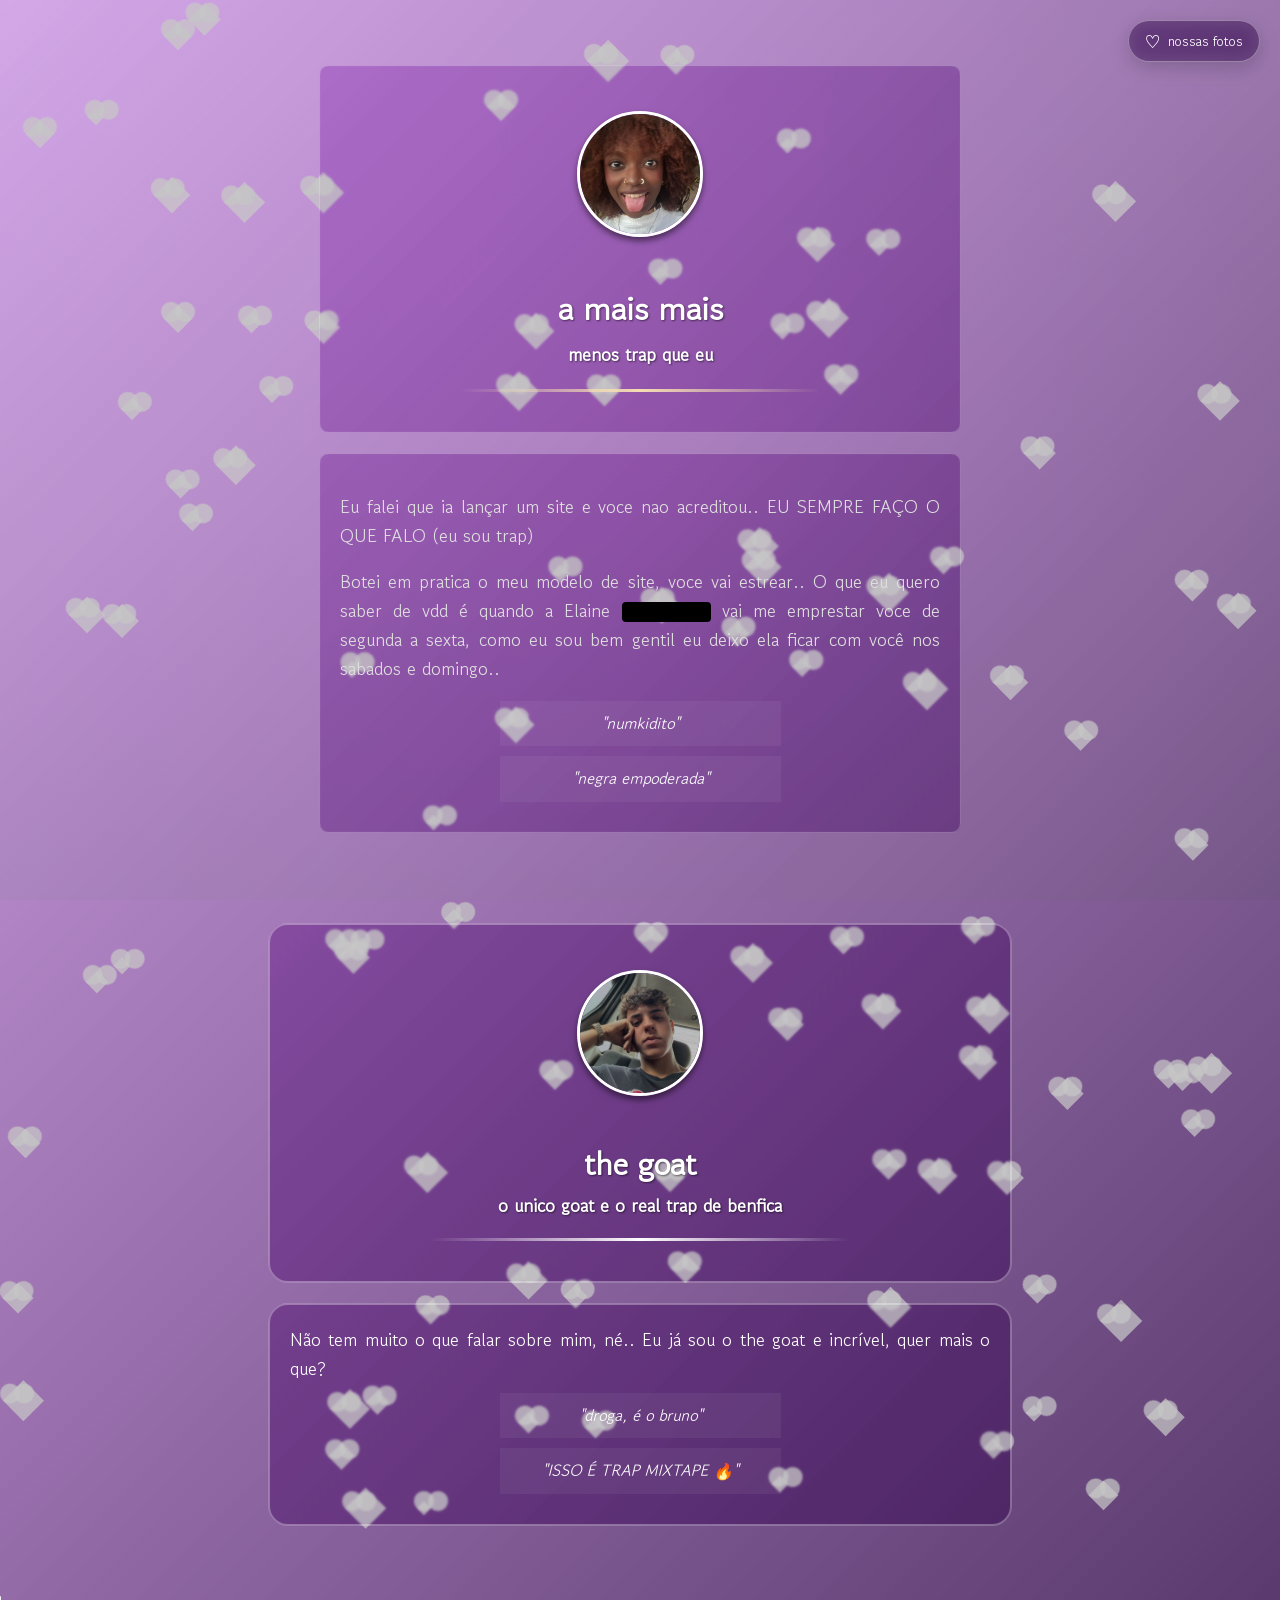
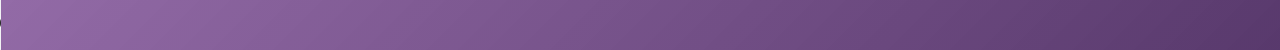
==== commit 11e7c5e6: "tempo arrumado" ====
--- a/index.html
+++ b/index.html
@@ -60,6 +60,6 @@
         </main>
     </div>
         <script src="index.js"></script>
-<audio id="site-music-audio" src="./legendary.mp3#t=48" controls autoplay preload="auto"></audio>
+<audio id="site-music-audio" src="./legendary.mp3" controls autoplay preload="auto"></audio>
 </body>
 </html>
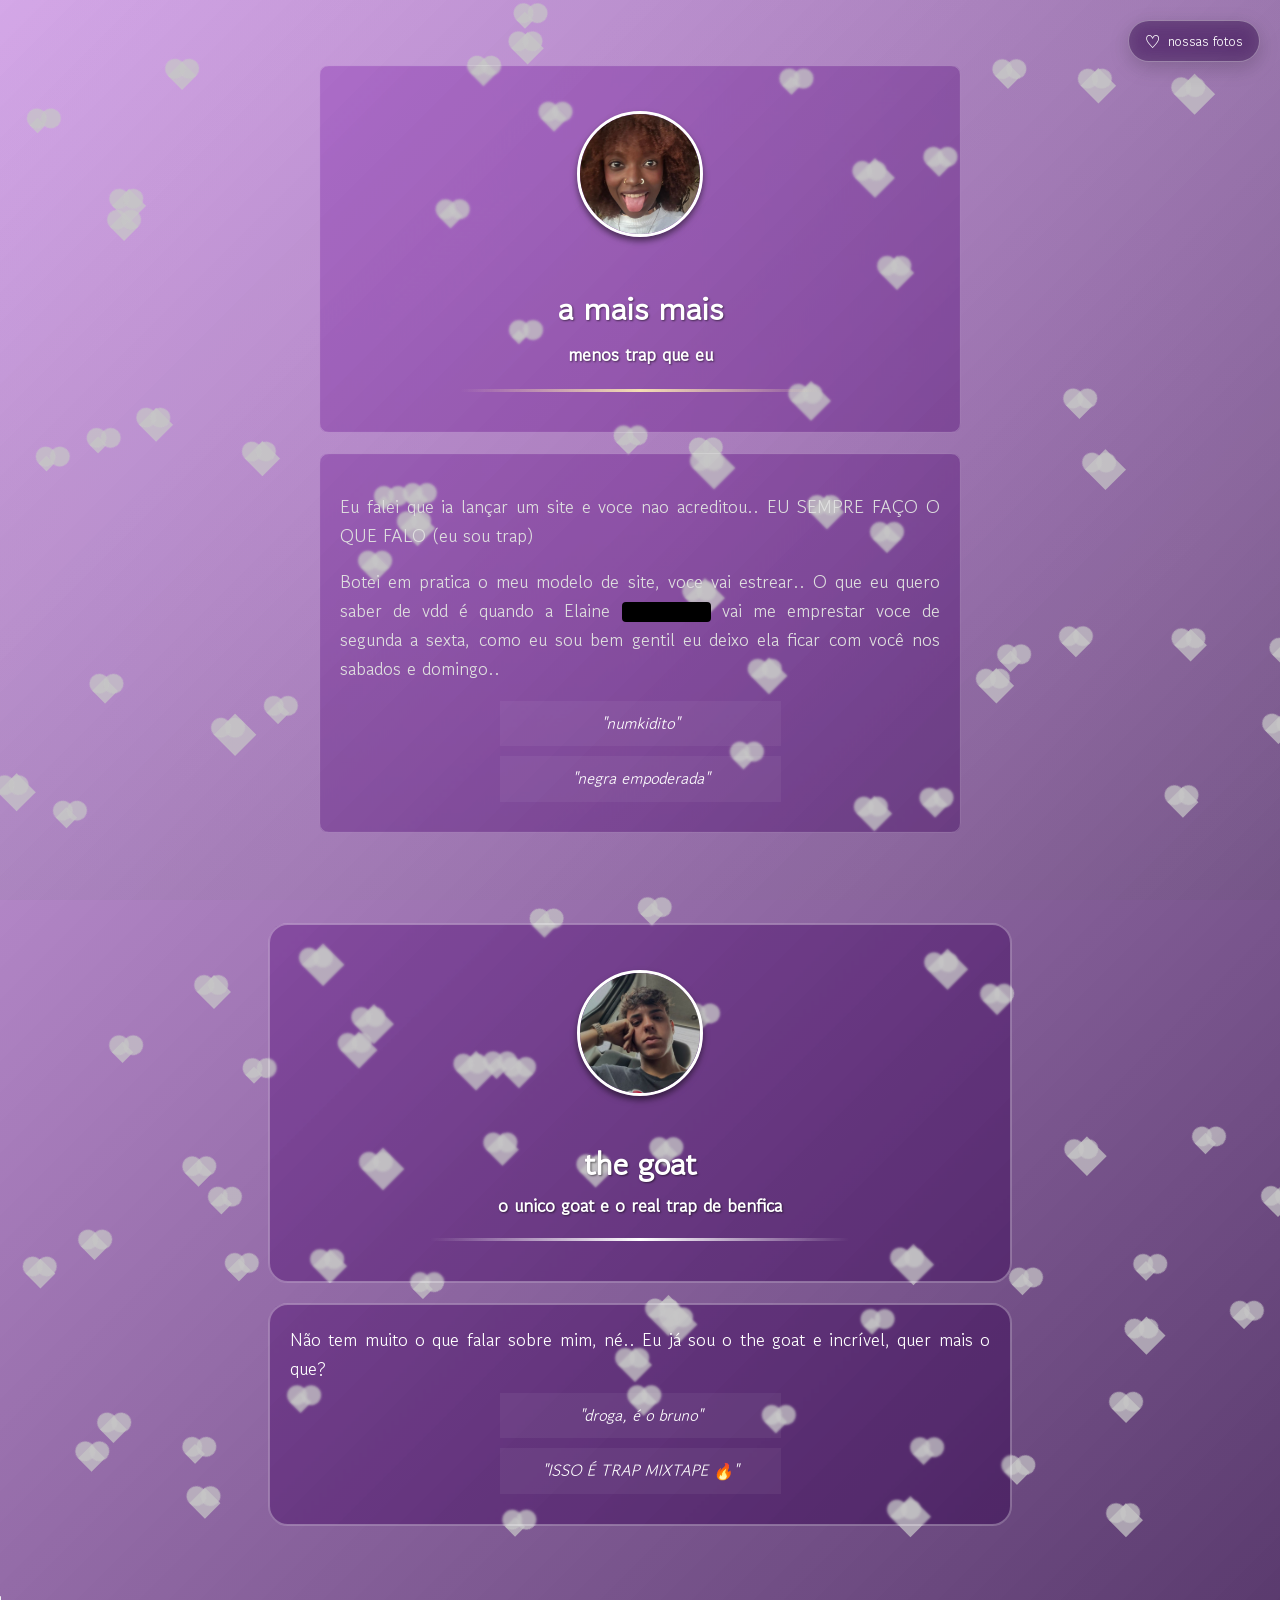
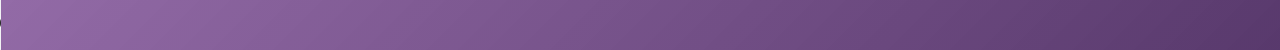
==== commit dc14712e: "arrumado cell" ====
--- a/index.html
+++ b/index.html
@@ -60,6 +60,14 @@
         </main>
     </div>
         <script src="index.js"></script>
-<audio id="site-music-audio" src="./legendary.mp3" controls autoplay preload="auto"></audio>
+<audio id="site-music-audio" src="./legendary.mp3" controls autoplay preload="auto">
+</audio>
+<script>
+    document.addEventListener("click", function () {
+        const audio = document.getElementById("site-music-audio");
+
+        audio.play().catch(function () { });
+    }, { once: true });
+</script>
 </body>
 </html>
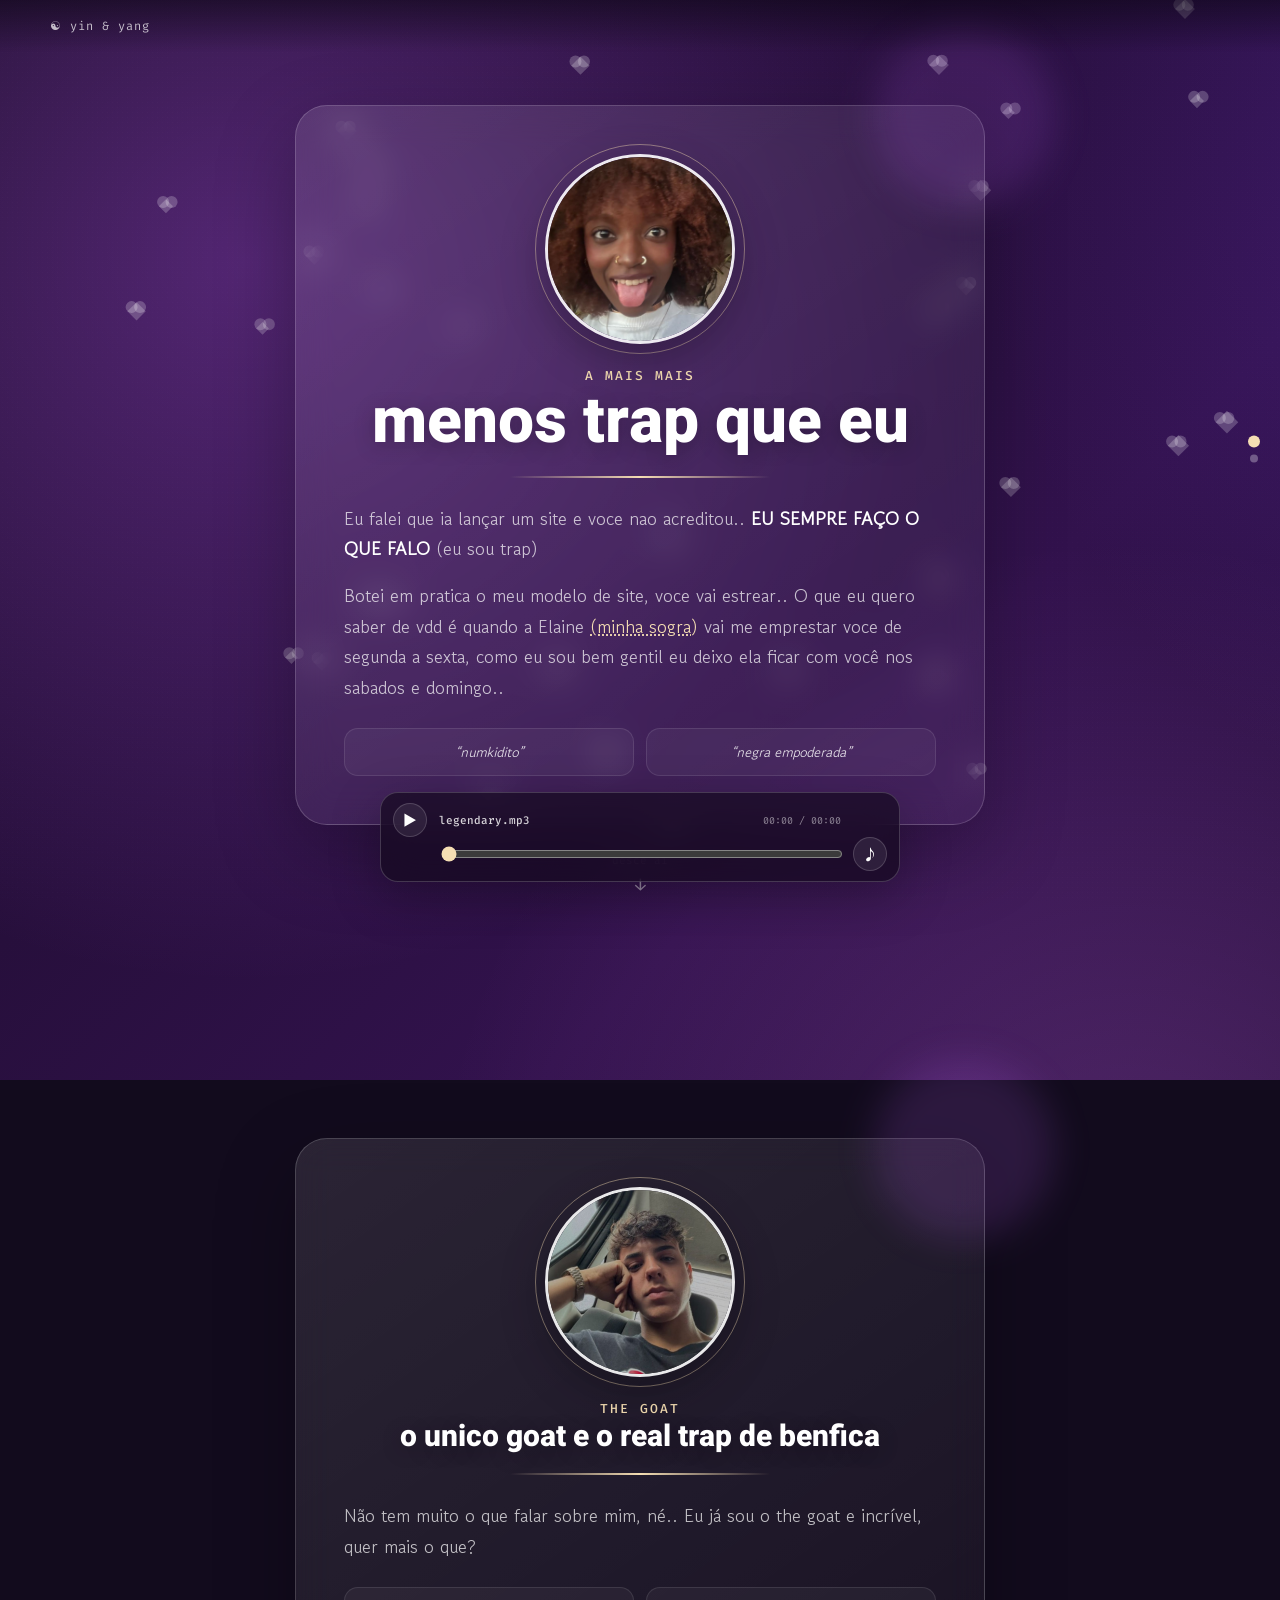
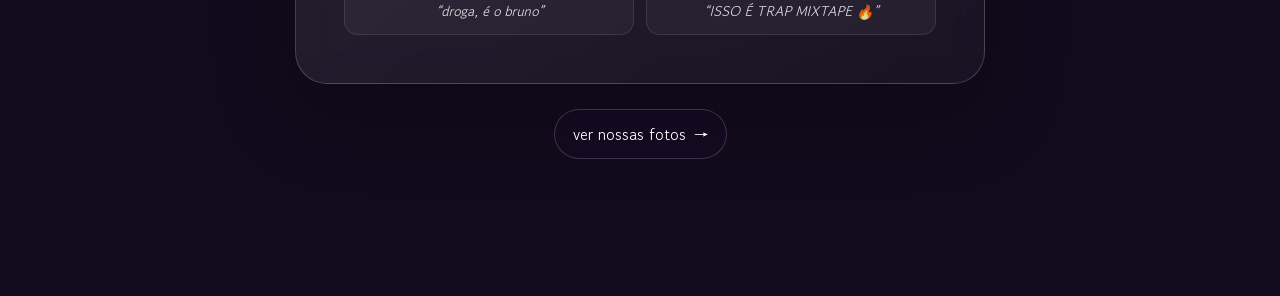
==== commit 2aa69bf8: "site v3" ====
--- a/index.html
+++ b/index.html
@@ -1,73 +1,115 @@
 <!DOCTYPE html>
 <html lang="pt-BR">
 <head>
-    <meta charset="UTF-8">
-    <meta name="viewport" content="width=device-width, initial-scale=1.0">
-    <meta property="og:title" content="site yin e yang" />
-    <meta property="og:type" content="website" />
-    <link rel="stylesheet" href="index.css">
-    <title>yin e yang</title>
-    <style>
-        @import url('https://fonts.googleapis.com/css2?family=Fira+Code:wght@300..700&family=Gowun+Dodum&family=Heebo:wght@100..900&display=swap');
-    </style>
-
+  <meta charset="UTF-8">
+  <meta name="viewport" content="width=device-width, initial-scale=1.0">
+  <meta name="theme-color" content="#3a1759">
+  <meta property="og:title" content="yin e yang">
+  <meta property="og:type" content="website">
+  <title>yin e yang</title>
+  <link rel="preconnect" href="https://fonts.googleapis.com">
+  <link rel="preconnect" href="https://fonts.gstatic.com" crossorigin>
+  <link href="https://fonts.googleapis.com/css2?family=Fira+Code:wght@400;500;600&family=Gowun+Dodum&family=Heebo:wght@400;500;600;700;800&display=swap" rel="stylesheet">
+  <link rel="stylesheet" href="index.css">
 </head>
 <body>
-    <a href="fotos.html" class="photos-nav-button" aria-label="Abrir nossas fotos">
-        <span>♡</span> nossas fotos
-    </a>
-    <!-- Biografia ste -->
-        <div id="aurora"></div>
-        <div id="section-ste" class="section visible">
-        <div id="hearts-ste" class="hearts-container"></div>
-        <div class="photo-container"></div>
-        <header class="glass">
-            <div class="photo">
-                <img src="./ela.jpg" alt="foto da minha muie" class="foto" onclick="showThoughtBalloon()"/>
+  <div class="aurora" aria-hidden="true"></div>
+  <div class="noise" aria-hidden="true"></div>
+  <div id="hearts" class="hearts-container" aria-hidden="true"></div>
+
+  <nav class="topbar" aria-label="Navegação">
+    <span class="brand">☯ yin &amp; yang</span>
+  </nav>
+
+  <div class="progress" aria-hidden="true">
+    <button class="progress-dot active" data-target="section-ste" aria-label="Ir para ela"></button>
+    <button class="progress-dot" data-target="section-bruno" aria-label="Ir para Bruno"></button>
+  </div>
+
+  <main>
+    <section id="section-ste" class="chapter chapter-ste">
+      <div class="chapter-inner">
+        <article class="person-card">
+          <div class="portrait-wrap" id="ste-portrait-wrap">
+            <button class="portrait-button" id="thought-trigger" type="button" aria-label="Mostrar pensamento dela">
+              <img src="./ela.jpg" alt="Foto dela" class="portrait">
+            </button>
+            <span class="portrait-ring" aria-hidden="true"></span>
+            <div class="thought-balloon" id="ste-thought" role="status" aria-hidden="true">
+              <span>gente o bruninho é taaaao lindo</span>
             </div>
-            <h1>a mais mais</h1>
-            <h2>menos trap que eu</h2>
-            <hr class="linha">
-        </header>
+          </div>
 
-        <main>
-            <section class="about-me glass">
-                <p>Eu falei que ia lançar um site e voce nao acreditou.. EU SEMPRE FAÇO O QUE FALO (eu sou trap)</p>
-                <p>Botei em pratica o meu modelo de site, voce vai estrear.. O que eu quero saber de vdd é quando a Elaine  <span class="spoiler-click" onclick="revealSpoiler(this)">(minha sogra)</span> vai me emprestar voce de segunda a sexta, como eu sou bem gentil eu deixo ela ficar com você nos sabados e domingo..</p>
-                <blockquote class="quote">"numkidito"</blockquote>
-                <blockquote class="quote">"negra empoderada"</blockquote>
-            </section>
-        </main>
+          <div class="person-heading">
+            <p class="eyebrow">a mais mais</p>
+            <h1>menos trap que eu</h1>
+            <div class="divider"></div>
+          </div>
+
+          <div class="about-card">
+            <p>Eu falei que ia lançar um site e voce nao acreditou.. <strong>EU SEMPRE FAÇO O QUE FALO</strong> (eu sou trap)</p>
+            <p>Botei em pratica o meu modelo de site, voce vai estrear.. O que eu quero saber de vdd é quando a Elaine <button class="spoiler-click" type="button">(minha sogra)</button> vai me emprestar voce de segunda a sexta, como eu sou bem gentil eu deixo ela ficar com você nos sabados e domingo..</p>
+          </div>
+
+          <div class="quotes" aria-label="Frases">
+            <blockquote>“numkidito”</blockquote>
+            <blockquote>“negra empoderada”</blockquote>
+          </div>
+        </article>
+
+        <div class="scroll-cue" aria-hidden="true">
+          <span>desce aí</span>
+          <i>↓</i>
+        </div>
+      </div>
+    </section>
+
+    <section id="section-bruno" class="chapter chapter-bruno">
+      <div class="chapter-inner">
+        <article class="person-card">
+          <div class="portrait-wrap" id="bruno-portrait-wrap">
+            <button class="portrait-button" id="thought-trigger-bruno" type="button" aria-label="Mostrar pensamento do Bruno">
+              <img src="./bruno.jpg" alt="Foto do Bruno" class="portrait">
+            </button>
+            <span class="portrait-ring" aria-hidden="true"></span>
+            <div class="thought-balloon" id="bruno-thought" role="status" aria-hidden="true">
+              <span>a ste e tao lindaaaa</span>
+            </div>
+          </div>
+
+          <div class="person-heading">
+            <p class="eyebrow">the goat</p>
+            <h2>o unico goat e o real trap de benfica</h2>
+            <div class="divider"></div>
+          </div>
+
+          <div class="about-card">
+            <p>Não tem muito o que falar sobre mim, né.. Eu já sou o the goat e incrível, quer mais o que?</p>
+          </div>
+
+          <div class="quotes" aria-label="Frases">
+            <blockquote>“droga, é o bruno”</blockquote>
+            <blockquote>“ISSO É TRAP MIXTAPE 🔥”</blockquote>
+          </div>
+        </article>
+
+        <a href="fotos.html" class="final-link">ver nossas fotos <span>→</span></a>
+      </div>
+    </section>
+  </main>
+
+
+  <div class="music-player" id="music-player">
+    <audio id="site-music-audio" src="./legendary.mp3" preload="metadata"></audio>
+    <button id="music-toggle" class="music-button" type="button" aria-label="Tocar música">▶</button>
+    <div class="music-info">
+      <span class="music-title">legendary.mp3</span>
+      <span id="music-time">00:00 / 00:00</span>
     </div>
-    <!-- Biografia Bruno -->
-        <div id="section-bruno" class="section section-bruno">
-        <div id="hearts-bruno" class="hearts-container"></div>
-        <div class="aurora-bruno"></div>
-        <header class="glass2">
-            <div class="photo">
-                <img src="./bruno.jpg" alt="Foto do Bruno" class="foto" />
-            </div>
-            <h1>the goat</h1>
-            <h2>o unico goat e o real trap de benfica</h2>
-            <hr class="linha">
-        </header>
-        <main>
-            <section class="about-me glass2">
-                Não tem muito o que falar sobre mim, né.. Eu já sou o the goat e incrível, quer mais o que?<br>
-                <blockquote class="quote">"droga, é o bruno"</blockquote>
-                <blockquote class="quote">"ISSO É TRAP MIXTAPE 🔥"</blockquote>
-            </section>
-        </main>
-    </div>
-        <script src="index.js"></script>
-<audio id="site-music-audio" src="./legendary.mp3" controls autoplay preload="auto">
-</audio>
-<script>
-    document.addEventListener("click", function () {
-        const audio = document.getElementById("site-music-audio");
+    <input id="music-progress" class="music-progress" type="range" min="0" max="100" value="0" step="0.1" aria-label="Progresso da música">
+    <button id="music-volume" class="music-volume" type="button" aria-label="Silenciar música">♪</button>
+  </div>
 
-        audio.play().catch(function () { });
-    }, { once: true });
-</script>
+  <script src="index.js"></script>
 </body>
-</html>+</html>
--- a/index.css
+++ b/index.css
@@ -1,367 +1,350 @@
+:root {
+  --bg: #120b1d;
+  --bg-2: #2a1240;
+  --purple: #9c5cff;
+  --pink: #e2a1ff;
+  --cream: #f5deb3;
+  --white: #fff;
+  --muted: rgba(255, 255, 255, .72);
+  --glass: rgba(255, 255, 255, .075);
+  --border: rgba(255, 255, 255, .18);
+  --shadow: 0 28px 80px rgba(0, 0, 0, .28);
+}
+
+* { box-sizing: border-box; }
+html { scroll-behavior: smooth; }
 body {
   margin: 0;
-  padding: 0;
+  min-width: 320px;
+  min-height: 100vh;
+  overflow-x: hidden;
+  color: var(--white);
   font-family: "Gowun Dodum", sans-serif;
-  background: linear-gradient(
-    -45deg,
-    rgba(128, 0, 128, 0.5),
-    rgb(75, 0, 130),
-    rgb(45, 20, 65),
-    rgba(180, 80, 220, 0.5)
-  );
-  background-size: 400% 400%;
-  animation: auroraAnimation 5s ease infinite;
-  display: flex;
-  justify-content: center;
-  overflow: auto;
-  flex-direction: column;
-  align-items: stretch;
-  gap: 50px;
-  z-index: 1;
-}
-#aurora {
+  background: var(--bg);
+}
+button, a { font: inherit; }
+button { color: inherit; }
+
+.aurora {
   position: fixed;
-  pointer-events: none;
-  top: 0;
-  left: 0;
-  width: 100%;
-  height: 100%;
-  background: linear-gradient(
-    45deg,
-    rgba(180, 80, 255, 0.35),
-    rgba(100, 0, 180, 0.35),
-    rgba(220, 100, 255, 0.35),
-    rgba(40, 10, 60, 0.5) -45deg,
-    rgba(128, 0, 128, 0.5),
-    rgb(75, 0, 130),
-    rgb(45, 20, 65),
-    rgba(180, 80, 220, 0.5)
-  );
-  background-size: 400% 400%;
-  animation: auroraMove 4.4s cubic-bezier(0.25, 1, 0.5, 1) infinite;
-  will-change: background-position;
-  z-index: -1;
-}
-@keyframes auroraMove {
-  0% {
-    background-position: 0% 50%;
-  }
-  50% {
-    background-position: 100% 50%;
-  }
-  100% {
-    background-position: 0% 50%;
-  }
-}
-body::before {
-  content: "";
+  inset: -20%;
+  z-index: -3;
+  background:
+    radial-gradient(circle at 20% 25%, rgba(192, 91, 255, .32), transparent 30%),
+    radial-gradient(circle at 78% 20%, rgba(93, 47, 180, .38), transparent 30%),
+    radial-gradient(circle at 55% 80%, rgba(231, 127, 255, .20), transparent 35%),
+    linear-gradient(135deg, #100919, #32124d 48%, #160b25);
+  background-size: 140% 140%;
+  animation: aurora 14s ease-in-out infinite alternate;
+}
+.noise {
+  position: fixed;
+  inset: 0;
+  z-index: -2;
+  pointer-events: none;
+  opacity: .08;
+  background-image: radial-gradient(rgba(255,255,255,.7) .6px, transparent .6px);
+  background-size: 5px 5px;
+  mix-blend-mode: soft-light;
+}
+
+@keyframes aurora {
+  from { transform: scale(1) rotate(0deg); filter: blur(0); }
+  to { transform: scale(1.08) rotate(2deg); filter: blur(2px); }
+}
+
+.topbar {
   position: fixed;
   top: 0;
   left: 0;
+  right: 0;
+  z-index: 20;
+  display: flex;
+  align-items: center;
+  justify-content: space-between;
+  gap: 20px;
+  padding: 18px clamp(18px, 4vw, 50px);
+  background: linear-gradient(to bottom, rgba(10, 5, 17, .55), transparent);
+  pointer-events: none;
+}
+.brand {
+  font-family: "Fira Code", monospace;
+  font-size: 12px;
+  letter-spacing: 1px;
+  opacity: .72;
+}
+.photos-nav-button, .final-link {
+  pointer-events: auto;
+  display: inline-flex;
+  align-items: center;
+  gap: 8px;
+  text-decoration: none;
+  color: #fff;
+  border: 1px solid var(--border);
+  background: rgba(25, 11, 39, .48);
+  backdrop-filter: blur(14px);
+  -webkit-backdrop-filter: blur(14px);
+  border-radius: 999px;
+  transition: transform .25s ease, background .25s ease, border-color .25s ease;
+}
+.photos-nav-button { padding: 10px 15px; font-size: 14px; }
+.photos-nav-button:hover, .final-link:hover { transform: translateY(-2px); background: rgba(255,255,255,.13); border-color: rgba(255,255,255,.35); }
+
+.progress {
+  position: fixed;
+  top: 50%;
+  right: 22px;
+  z-index: 20;
+  display: grid;
+  gap: 9px;
+  transform: translateY(-50%);
+}
+.progress-dot {
+  width: 8px;
+  height: 8px;
+  padding: 0;
+  border: 0;
+  border-radius: 50%;
+  background: rgba(255,255,255,.3);
+  cursor: pointer;
+  transition: transform .25s ease, background .25s ease;
+}
+.progress-dot.active { transform: scale(1.5); background: var(--cream); }
+
+.chapter {
+  position: relative;
+  min-height: 100svh;
+  padding: 105px 24px 100px;
+  display: grid;
+  place-items: center;
+  isolation: isolate;
+}
+.chapter-inner { width: min(850px, 100%); position: relative; z-index: 2; }
+.chapter-label {
+  display: block;
+  margin: 0 auto 18px;
+  width: fit-content;
+  font: 500 11px/1 "Fira Code", monospace;
+  letter-spacing: 2px;
+  text-transform: uppercase;
+  color: var(--cream);
+  opacity: .8;
+}
+
+.person-card {
+  position: relative;
+  width: min(690px, 100%);
+  margin: 0 auto;
+  padding: clamp(24px, 5vw, 48px);
+  border: 1px solid var(--border);
+  border-radius: 32px;
+  background: linear-gradient(145deg, rgba(255,255,255,.105), rgba(255,255,255,.035));
+  box-shadow: var(--shadow);
+  backdrop-filter: blur(18px);
+  -webkit-backdrop-filter: blur(18px);
+  text-align: center;
+}
+.person-card::before {
+  content: "";
+  position: absolute;
+  width: 180px;
+  height: 180px;
+  top: -80px;
+  right: -70px;
+  border-radius: 50%;
+  background: rgba(191, 102, 255, .15);
+  filter: blur(18px);
+  pointer-events: none;
+}
+
+.portrait-wrap {
+  position: relative;
+  width: 190px;
+  height: 190px;
+  margin: 0 auto 24px;
+  z-index: 4;
+}
+.portrait-button {
+  position: relative;
+  display: block;
   width: 100%;
   height: 100%;
-  background: radial-gradient(
-    circle,
-    rgba(236, 235, 235, 0.05),
-    rgba(47, 184, 20, 0.05)
-  );
-  mix-blend-mode: overlay;
-  animation: fogMove 2s infinite ease-in-out;
-  z-index: -1;
-}
-
-img {
-  width: 150px;
-  height: 150px;
-  border-radius: 50%;
-  border: 3px solid white;
-  margin-bottom: 15px;
-}
-/* Inicialmente escondido */
-.section {
-  opacity: 0;
-  transform: translateY(50px);
-  transition: all 0.8s ease-out;
-}
-
-.section.visible {
-  opacity: 1;
-  transform: translateY(0);
-}
-.section-bruno {
-  .section-bruno {
-    background: linear-gradient(135deg, #000000, #000000);
-    padding: 50px 0;
-    width: 100%;
-    display: flex;
-    flex-direction: column;
-    align-items: center;
-    justify-content: center;
-    position: relative;
-    overflow: hidden;
-    z-index: 0;
-  }
-}
-.photo {
-  padding: 25px;
-  text-align: center;
-}
-h1 {
-  text-decoration: none;
-  position: relative;
-  text-align: center;
-  margin-top: 0px;
-}
-h2 {
-  font-size: 18px;
-  color: #f5deb3;
-  text-align: center;
-  margin-top: -0.9em;
-}
-.about-me {
-  font-size: 18px;
-  text-align: justify;
-  line-height: 1.6;
-  color: #000000;
-  margin-top: -25px;
-}
-.linha {
-  border: none;
-  height: 3px;
-  background: linear-gradient(to right, transparent, #f5deb3, transparent);
-  margin: 20px auto;
-  width: 60%;
-}
-.glass {
-  background: rgba(2228, 98, 241, -1000);
-  backdrop-filter: blur(1px);
-  border: 1px solid rgba(255, 255, 255, 0.2);
-  padding: 20px;
-  margin: 20px auto;
-  border-radius: 10px;
-  max-width: 600px;
-  text-align: justify;
-  line-height: 1.6;
-  color: #dfdfdf;
-  opacity: 0;
-  transform: translateY(20px);
-  animation: fadeIn 1s ease-in-out forwards;
-}
-.glass2 {
-  background: rgba(2228, 98, 241, -1000); /* Fundo translúcido */
-  backdrop-filter: blur(1px);
-  border: 2px solid rgba(255, 255, 255, 0.3);
-  padding: 20px;
-  margin: 20px auto;
-  max-width: 700px;
-  border-radius: 20px;
-  color: #ffffff;
-  z-index: 1;
-  position: relative;
-}
-/* linha bruno */
-.glass2 .linha {
-  background: linear-gradient(to right, transparent, #ffffff, transparent);
-}
-.glass2 .quote {
-  font-style: italic;
-  font-size: 1rem;
-  color: rgb(255, 255, 255);
-  text-align: center;
-  margin: 10px auto;
-  padding: 10px;
-  border-left: transparent;
-  max-width: 261px;
-  background: rgba(255, 255, 255, 0.05);
-}
-@keyframes fadeIn {
-  to {
-    opacity: 1;
-    transform: translateY(0);
-  }
-}
-h1,
-h2,
-h3 {
-  color: rgb(255, 255, 255);
-  text-shadow: 1px 1px 2px rgba(0, 0, 0, 0.5);
-}
-.quote {
-  font-style: italic;
-  font-size: 1rem;
-  color: rgb(255, 255, 255);
-  text-align: center;
-  margin: 10px auto;
-  padding: 10px;
-  border-left: transparent;
-  max-width: 261px;
-  background: rgba(255, 255, 255, 0.05);
-}
-.hearts-container {
-  position: absolute;
-  top: 0;
-  left: 0;
+  padding: 0;
+  border: 0;
+  border-radius: 50%;
+  background: transparent;
+  cursor: pointer;
+  z-index: 2;
+}
+.portrait {
+  display: block;
   width: 100%;
   height: 100%;
-  z-index: 0;
-  pointer-events: none;
-  overflow: visible;
-}
-.heart {
-  position: absolute;
-  width: 20px;
-  height: 20px;
-  background-color: rgba(199, 199, 199, 0.726);
-  transform: rotate(-45deg);
-  animation: float 5s infinite ease-in-out;
-  z-index: -1;
-  will-change: transform, opacity;
-}
-.heart::before,
-.heart::after {
+  object-fit: cover;
+  border-radius: 50%;
+  border: 3px solid rgba(255,255,255,.9);
+  box-shadow: 0 15px 45px rgba(0,0,0,.3);
+  transition: transform .35s ease;
+}
+.portrait-button:hover .portrait { transform: scale(1.045); }
+.portrait-ring {
+  position: absolute;
+  inset: -10px;
+  border: 1px solid rgba(245,222,179,.45);
+  border-radius: 50%;
+  animation: ring 6s linear infinite;
+  pointer-events: none;
+}
+@keyframes ring { to { transform: rotate(360deg); } }
+
+.thought-balloon {
+  position: absolute;
+  left: calc(100% + 22px);
+  top: 50%;
+  width: min(250px, 42vw);
+  padding: 13px 16px;
+  border: 1px solid rgba(255,255,255,.28);
+  border-radius: 18px;
+  background: rgba(35, 15, 50, .88);
+  backdrop-filter: blur(16px);
+  -webkit-backdrop-filter: blur(16px);
+  box-shadow: 0 18px 45px rgba(0,0,0,.28);
+  color: #fff;
+  font-size: 14px;
+  line-height: 1.45;
+  text-align: left;
+  opacity: 0;
+  visibility: hidden;
+  pointer-events: none;
+  transform: translate(8px, -50%) scale(.96);
+  transform-origin: left center;
+  transition: opacity .22s ease, transform .22s ease, visibility .22s ease;
+  z-index: 8;
+}
+.thought-balloon::before {
   content: "";
   position: absolute;
-  width: 20px;
-  height: 20px;
-  background-color: rgba(199, 199, 199, 0.726);
-  border-radius: 50%;
-}
-.heart::before {
-  top: -10px;
-  left: 0;
-}
-.heart::after {
-  top: 0;
-  left: 10px;
-}
-@keyframes float {
-  0% {
-    transform: translateY(0) rotate(-45deg) scale(1);
-  }
-  50% {
-    transform: translateY(-20px) rotate(-45deg) scale(1.2);
-  }
-  100% {
-    transform: translateY(0) rotate(-45deg) scale(1);
-  }
-}
-@keyframes pulse {
-  0%,
-  100% {
-    transform: scale(1) rotate(-45deg);
-  }
-  50% {
-    transform: scale(1.2) rotate(-45deg);
-  }
-}
-/* Foto dela */
-.photo-container {
-  position: relative;
-  display: inline-block;
-  margin: 20px;
-}
-.foto {
-  width: 120px;
-  height: 120px;
-  border-radius: 50%;
-  box-shadow: 0 4px 6px rgba(0, 0, 0, 0.5);
-  cursor: pointer;
-}
-.thought-balloon {
-  position: absolute;
-  top: -5px;
-  right: -460px;
-  width: 200px;
-  height: 130px;
-  background-color: #fff;
-  border-radius: 50%;
-  box-shadow: 0 4px 6px rgba(0, 0, 0, 0.3);
-  display: flex;
-  align-items: center;
-  justify-content: center;
-  text-align: center;
-  animation: appear 0.5s ease-in-out;
-  z-index: 10;
-  padding: 10px;
-  font-size: 16px;
-  line-height: 1.4; /* Espaçamento entre linhas */
-  color: #333; /* Cor do texto */
-  font-family: "Gowun Dodum", sans-serif; /* Fonte personalizada */
+  left: -7px;
+  top: 50%;
+  width: 13px;
+  height: 13px;
+  background: rgba(35,15,50,.88);
+  border-left: 1px solid rgba(255,255,255,.22);
+  border-bottom: 1px solid rgba(255,255,255,.22);
+  transform: translateY(-50%) rotate(45deg);
 }
 .thought-balloon::after {
   content: "";
   position: absolute;
-  bottom: 35px;
-  left: -10%;
-  width: 20px;
-  height: 20px;
-  background-color: #fff;
-  border-radius: 50%;
-  box-shadow: 0 4px 6px rgba(0, 0, 0, 0.3);
-}
-@keyframes appear {
-  from {
-    transform: scale(0);
-    opacity: 0;
+  left: -25px;
+  bottom: -13px;
+  width: 10px;
+  height: 10px;
+  border-radius: 50%;
+  background: rgba(35,15,50,.72);
+  box-shadow: -13px 12px 0 -2px rgba(35,15,50,.55);
+}
+.thought-balloon span { display: block; }
+.thought-open .thought-balloon {
+  opacity: 1;
+  visibility: visible;
+  transform: translate(0, -50%) scale(1);
+}
+@media (prefers-reduced-motion: reduce) {
+  .thought-balloon { transition: opacity .15s ease, visibility .15s ease; transform: translate(0, -50%) scale(1); }
+}
+.eyebrow { margin: 0 0 5px; color: var(--cream); font: 500 13px/1.2 "Fira Code", monospace; letter-spacing: 2px; text-transform: uppercase; }
+.person-heading h1, .person-heading h2 { margin: 0; color: #fff; font-family: "Heebo", sans-serif; font-weight: 800; line-height: 1.05; text-shadow: 0 4px 20px rgba(0,0,0,.25); }
+.person-heading h1 { font-size: clamp(36px, 7vw, 64px); }
+.person-heading h2 { font-size: clamp(21px, 4vw, 30px); }
+.divider { width: min(260px, 70%); height: 2px; margin: 20px auto 25px; background: linear-gradient(90deg, transparent, var(--cream), transparent); }
+
+.about-card { color: var(--muted); font-size: clamp(16px, 2.1vw, 18px); line-height: 1.7; text-align: left; }
+.about-card p { margin: 0 0 16px; }
+.about-card p:last-child { margin-bottom: 0; }
+.about-card strong { color: #fff; }
+.spoiler-click { padding: 0; border: 0; background: transparent; color: var(--cream); cursor: pointer; text-decoration: underline dotted; }
+.spoiler-click.revealed { color: #fff; text-decoration: none; }
+
+.quotes { display: grid; grid-template-columns: repeat(2, 1fr); gap: 12px; margin-top: 26px; }
+.quote, .quotes blockquote { margin: 0; padding: 13px 12px; border: 1px solid rgba(255,255,255,.1); border-radius: 14px; background: rgba(255,255,255,.045); color: rgba(255,255,255,.86); font-size: 14px; font-style: italic; }
+
+.scroll-cue { display: grid; justify-items: center; gap: 4px; margin-top: 28px; color: rgba(255,255,255,.52); font: 11px "Fira Code", monospace; }
+.scroll-cue i { font-style: normal; font-size: 18px; animation: bounce 1.5s ease-in-out infinite; }
+@keyframes bounce { 50% { transform: translateY(5px); } }
+.final-link { display: flex; width: fit-content; margin: 25px auto 0; padding: 12px 18px; }
+.final-link span { transition: transform .2s ease; }
+.final-link:hover span { transform: translateX(3px); }
+
+.hearts-container { position: fixed; inset: 0; z-index: -1; pointer-events: none; overflow: hidden; }
+.heart { position: absolute; width: 12px; height: 12px; background: rgba(255,255,255,.22); transform: rotate(-45deg); animation: floatHeart linear infinite; }
+.heart::before, .heart::after { content: ""; position: absolute; width: 12px; height: 12px; border-radius: 50%; background: inherit; }
+.heart::before { top: -6px; left: 0; }
+.heart::after { top: 0; left: 6px; }
+@keyframes floatHeart { from { opacity: 0; transform: translateY(20px) rotate(-45deg) scale(.8); } 15% { opacity: .8; } 85% { opacity: .5; } to { opacity: 0; transform: translateY(-120px) rotate(315deg) scale(1.2); } }
+
+.thought-layer { position: fixed; inset: 0; z-index: 50; pointer-events: none; }
+.thought-balloon { position: absolute; width: min(270px, calc(100vw - 40px)); padding: 15px 17px; border: 1px solid rgba(255,255,255,.3); border-radius: 18px; background: rgba(35, 15, 50, .82); backdrop-filter: blur(16px); -webkit-backdrop-filter: blur(16px); box-shadow: 0 18px 45px rgba(0,0,0,.28); color: #fff; font-size: 14px; line-height: 1.5; animation: thoughtIn .3s ease both; }
+.thought-balloon::after { content: ""; position: absolute; bottom: -7px; left: 25px; width: 13px; height: 13px; background: rgba(35,15,50,.82); border-right: 1px solid rgba(255,255,255,.25); border-bottom: 1px solid rgba(255,255,255,.25); transform: rotate(45deg); }
+.thought-balloon p { margin: 0; }
+@keyframes thoughtIn { from { opacity: 0; transform: translateY(8px) scale(.96); } to { opacity: 1; transform: translateY(0) scale(1); } }
+
+.music-player { position: fixed; left: 50%; bottom: 18px; z-index: 30; transform: translateX(-50%); width: min(520px, calc(100vw - 28px)); display: grid; grid-template-columns: auto 1fr auto; grid-template-rows: auto auto; align-items: center; column-gap: 12px; padding: 10px 12px; border: 1px solid rgba(255,255,255,.18); border-radius: 18px; background: rgba(20, 9, 30, .7); backdrop-filter: blur(18px); -webkit-backdrop-filter: blur(18px); box-shadow: 0 15px 50px rgba(0,0,0,.28); }
+.music-button, .music-volume { width: 34px; height: 34px; padding: 0; border: 1px solid rgba(255,255,255,.16); border-radius: 50%; background: rgba(255,255,255,.08); cursor: pointer; }
+.music-button:hover, .music-volume:hover { background: rgba(255,255,255,.16); }
+.music-info { display: flex; align-items: center; justify-content: space-between; min-width: 0; gap: 10px; }
+.music-title { overflow: hidden; text-overflow: ellipsis; white-space: nowrap; font: 500 11px "Fira Code", monospace; color: rgba(255,255,255,.82); }
+#music-time { flex: none; color: rgba(255,255,255,.5); font: 10px "Fira Code", monospace; }
+.music-progress { grid-column: 2 / 3; width: 100%; accent-color: var(--cream); cursor: pointer; }
+
+@media (max-width: 600px) {
+  .topbar { padding: 14px 14px; }
+  .brand { display: none; }
+  .photos-nav-button { margin-left: auto; }
+  .progress { right: 10px; }
+  .chapter { padding: 88px 15px 100px; }
+  .person-card { border-radius: 24px; padding: 26px 20px; }
+  .portrait-wrap { width: 155px; height: 155px; }
+  .thought-balloon {
+    left: 50%;
+    top: calc(100% + 16px);
+    width: min(270px, calc(100vw - 52px));
+    transform: translate(-50%, -6px) scale(.96);
+    transform-origin: top center;
+    text-align: center;
   }
-  to {
-    transform: scale(1);
-    opacity: 1;
+  .thought-balloon::before {
+    left: 50%;
+    top: -7px;
+    transform: translateX(-50%) rotate(45deg);
+    border-left: 1px solid rgba(255,255,255,.22);
+    border-bottom: 0;
+    border-top: 1px solid rgba(255,255,255,.22);
+    border-right: 0;
   }
-}
-.spoiler-click {
-  background-color: #000;
-  color: #000;
-  border-radius: 4px;
-  padding: 0 3px;
-  cursor: pointer;
-  transition: color 0.3s ease;
-  font-size: 0.75em;
-}
-.spoiler-click.revealed {
-  color: #fff;
-}
-
-/* Botão "nossas fotos" */
-.photos-nav-button {
-  position: fixed;
-  top: 20px;
-  right: 20px;
-  z-index: 9999;
-  display: inline-flex;
-  align-items: center;
-  gap: 7px;
-
-  padding: 10px 16px;
-  border: 1px solid rgba(255, 255, 255, 0.35);
-  border-radius: 999px;
-  color: #fff;
-  background: rgba(35, 10, 55, 0.35);
-  backdrop-filter: blur(10px);
-  -webkit-backdrop-filter: blur(10px);
-  font-family: "Gowun Dodum", sans-serif;
-  font-size: 14px;
-  text-decoration: none;
-  box-shadow: 0 6px 20px rgba(0, 0, 0, 0.18);
-  transition:
-    transform 0.25s ease,
-    background 0.25s ease,
-    box-shadow 0.25s ease;
-}
-.photos-nav-button span {
-  font-size: 18px;
-  line-height: 1;
-}
-.photos-nav-button:hover {
-  transform: translateY(-2px);
-  background: rgba(255, 255, 255, 0.16);
-  box-shadow: 0 8px 24px rgba(0, 0, 0, 0.25);
-}
-@media (max-width: 600px) {
-  .photos-nav-button {
-    top: 12px;
-    right: 12px;
-    padding: 9px 12px;
-    font-size: 13px;
+  .thought-balloon::after {
+    left: auto;
+    right: 22%;
+    bottom: -22px;
   }
-}
+  .thought-open { margin-bottom: 84px; }
+  .thought-open .thought-balloon { transform: translate(-50%, 0) scale(1); }
+  .quotes { grid-template-columns: 1fr; }
+  .about-card { text-align: center; }
+  .music-player { bottom: 10px; border-radius: 15px; }
+}
+
+@media (max-width: 390px) {
+  .photos-nav-button { font-size: 12px; padding: 9px 12px; }
+  .chapter { padding-left: 10px; padding-right: 10px; }
+  .person-card { padding: 22px 16px; }
+  .portrait-wrap { width: 135px; height: 135px; }
+  .thought-balloon { width: calc(100vw - 36px); font-size: 13px; }
+  .thought-open { margin-bottom: 82px; }
+  .music-title { max-width: 100px; }
+}
+
+@media (prefers-reduced-motion: reduce) {
+  html { scroll-behavior: auto; }
+  *, *::before, *::after { animation-duration: .01ms !important; animation-iteration-count: 1 !important; transition-duration: .01ms !important; }
+}
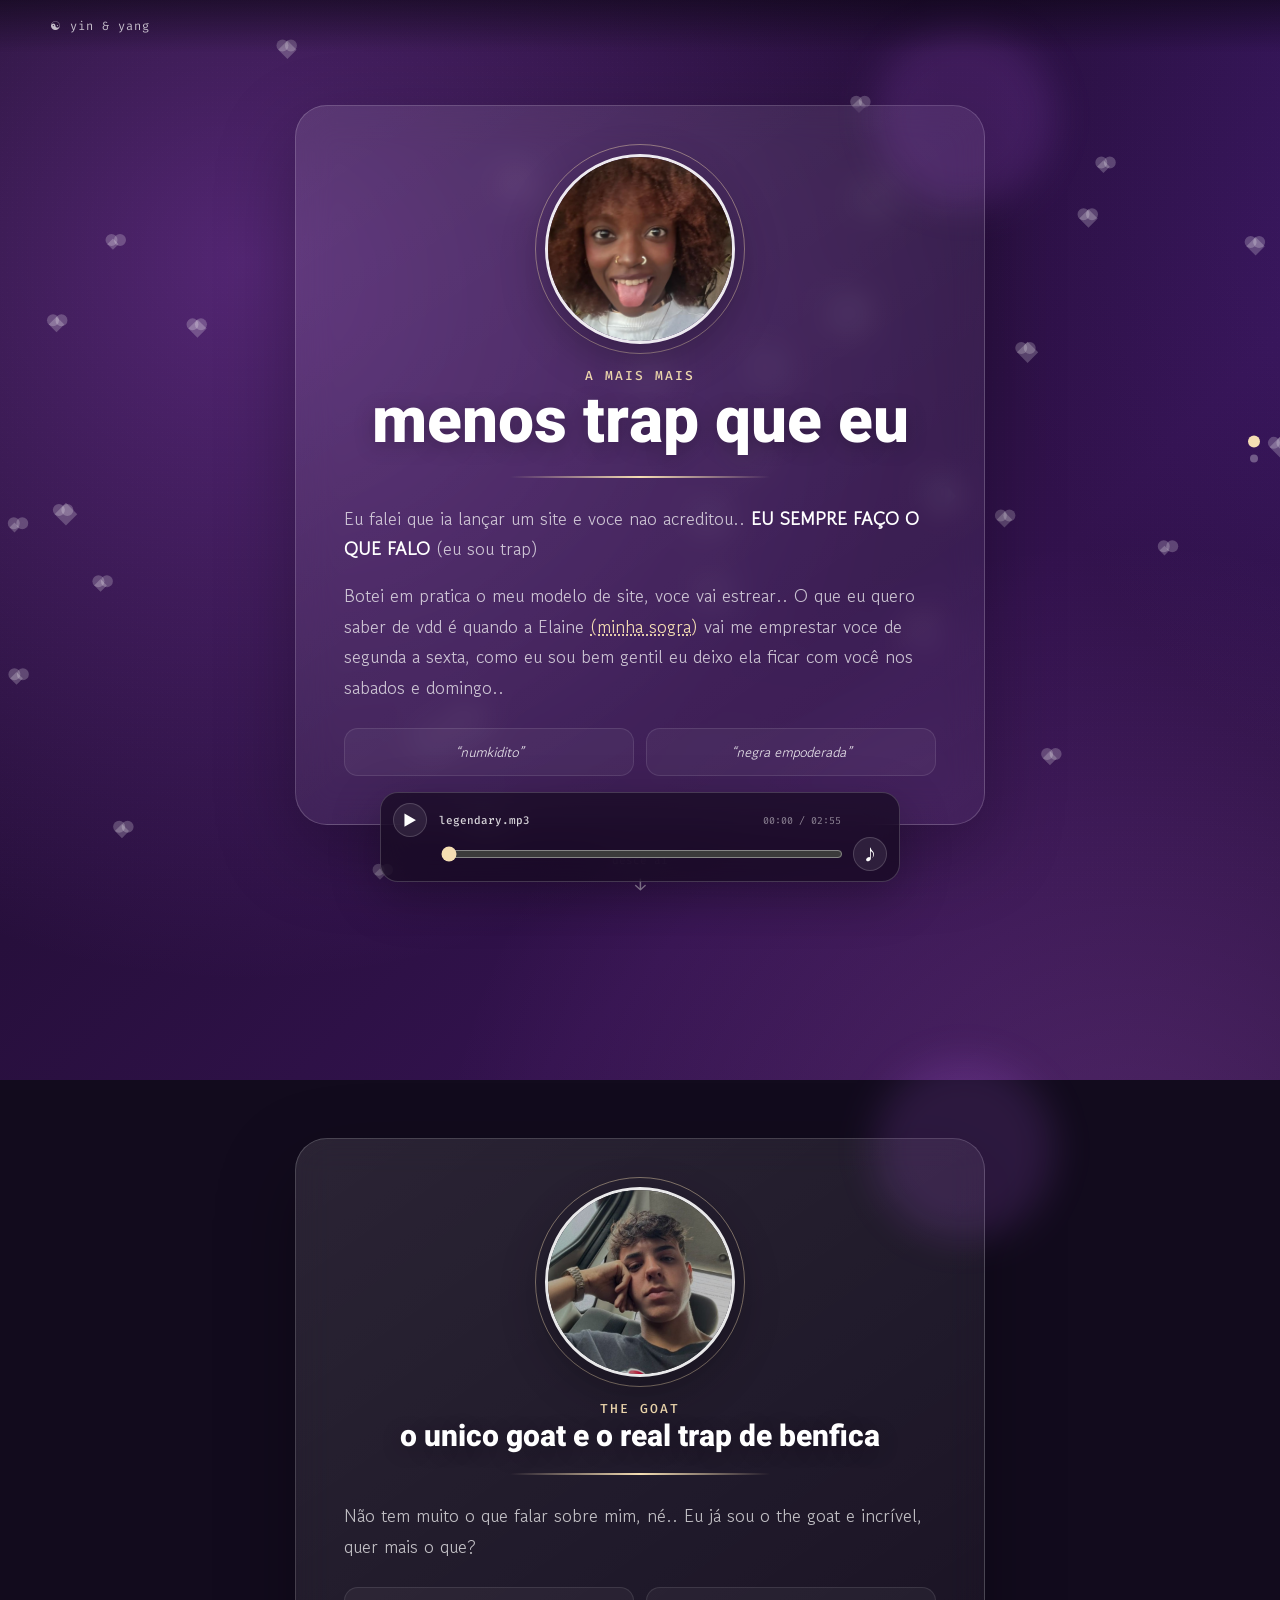
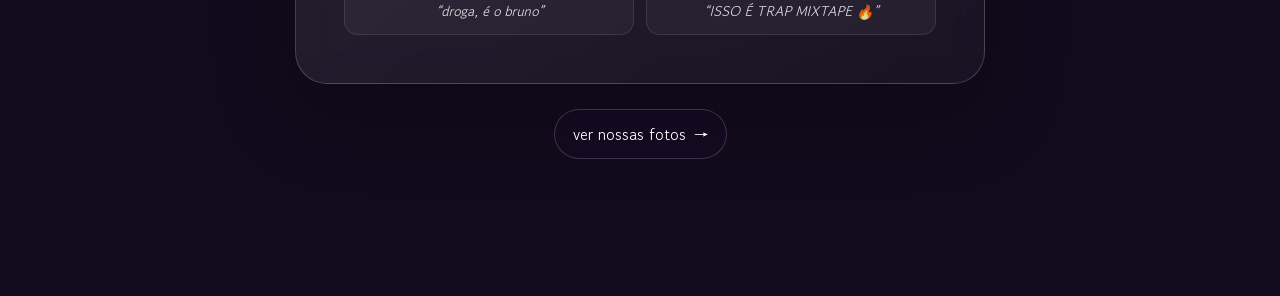
==== commit 010aee9e: "musica atualizada" ====
--- a/index.html
+++ b/index.html
@@ -73,7 +73,7 @@
             </button>
             <span class="portrait-ring" aria-hidden="true"></span>
             <div class="thought-balloon" id="bruno-thought" role="status" aria-hidden="true">
-              <span>a ste e tao lindaaaa</span>
+              <span>a Ste é taaaao linda</span>
             </div>
           </div>
 
